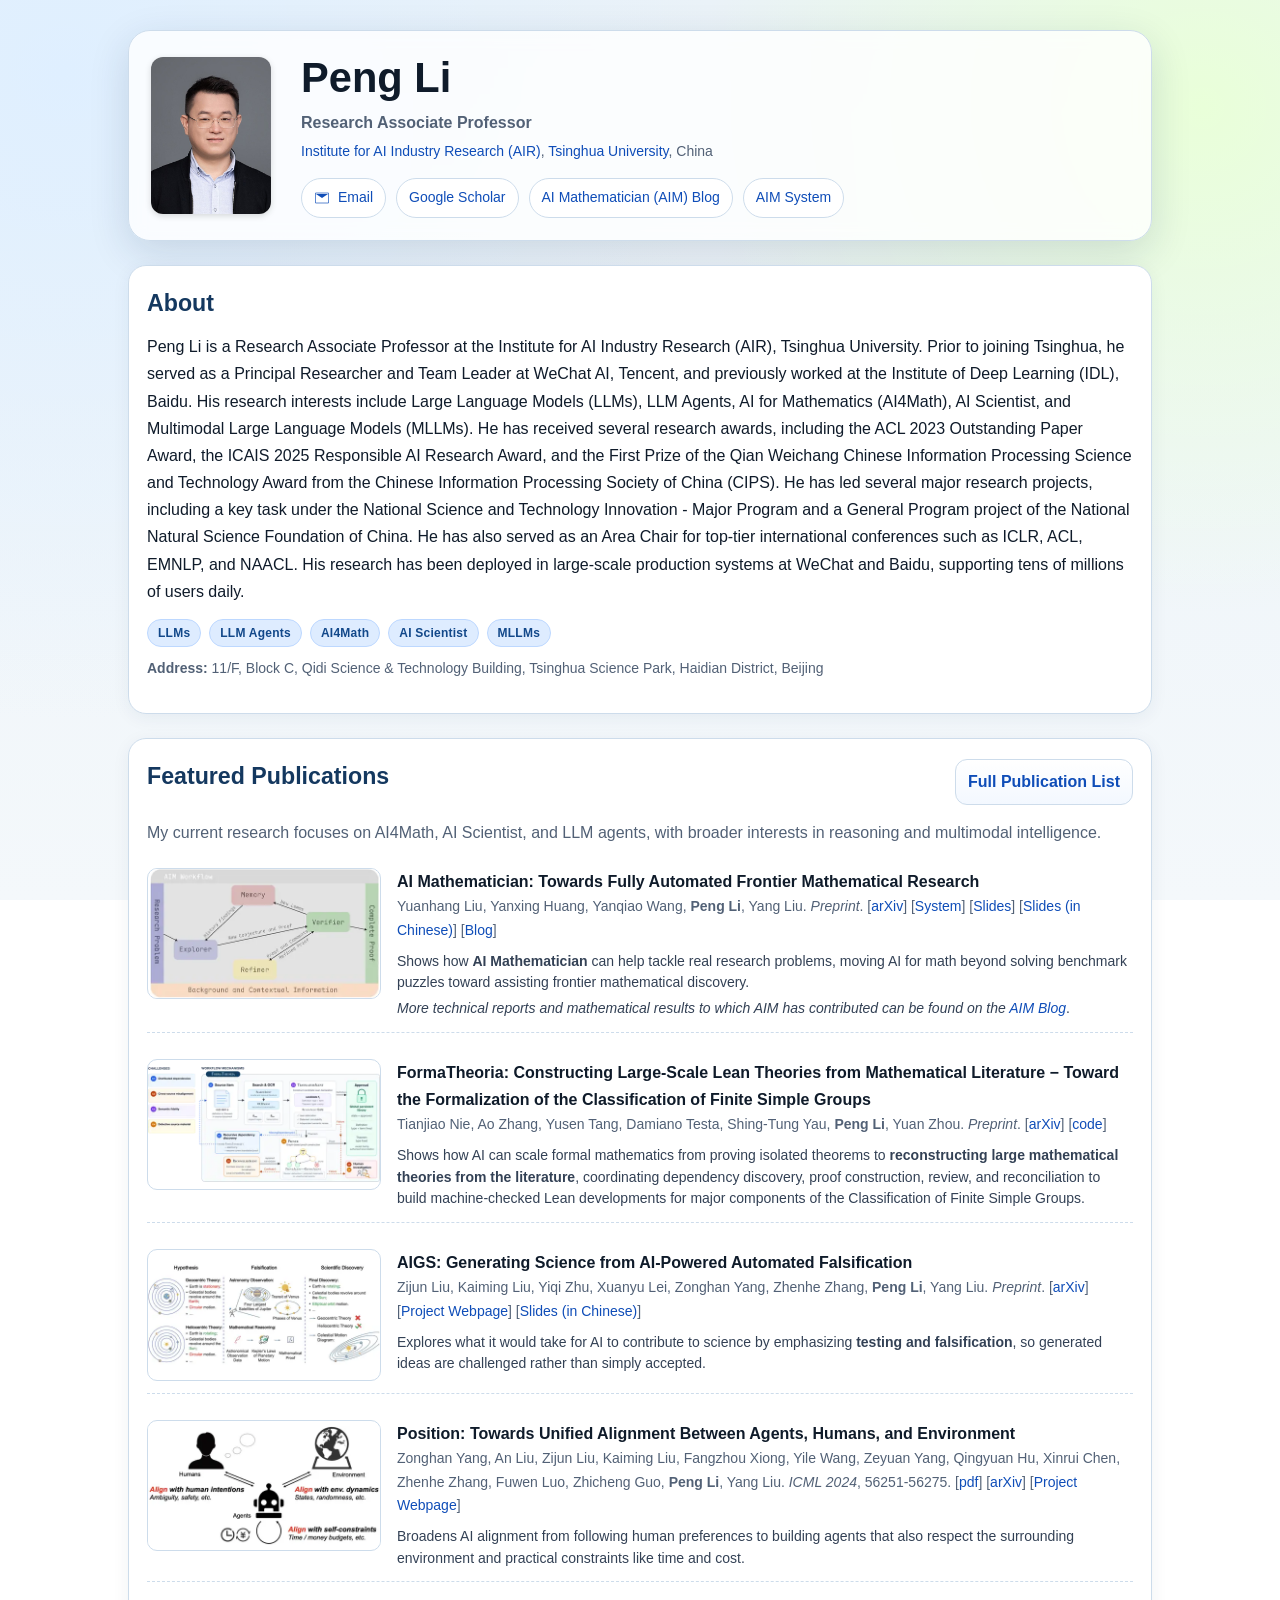
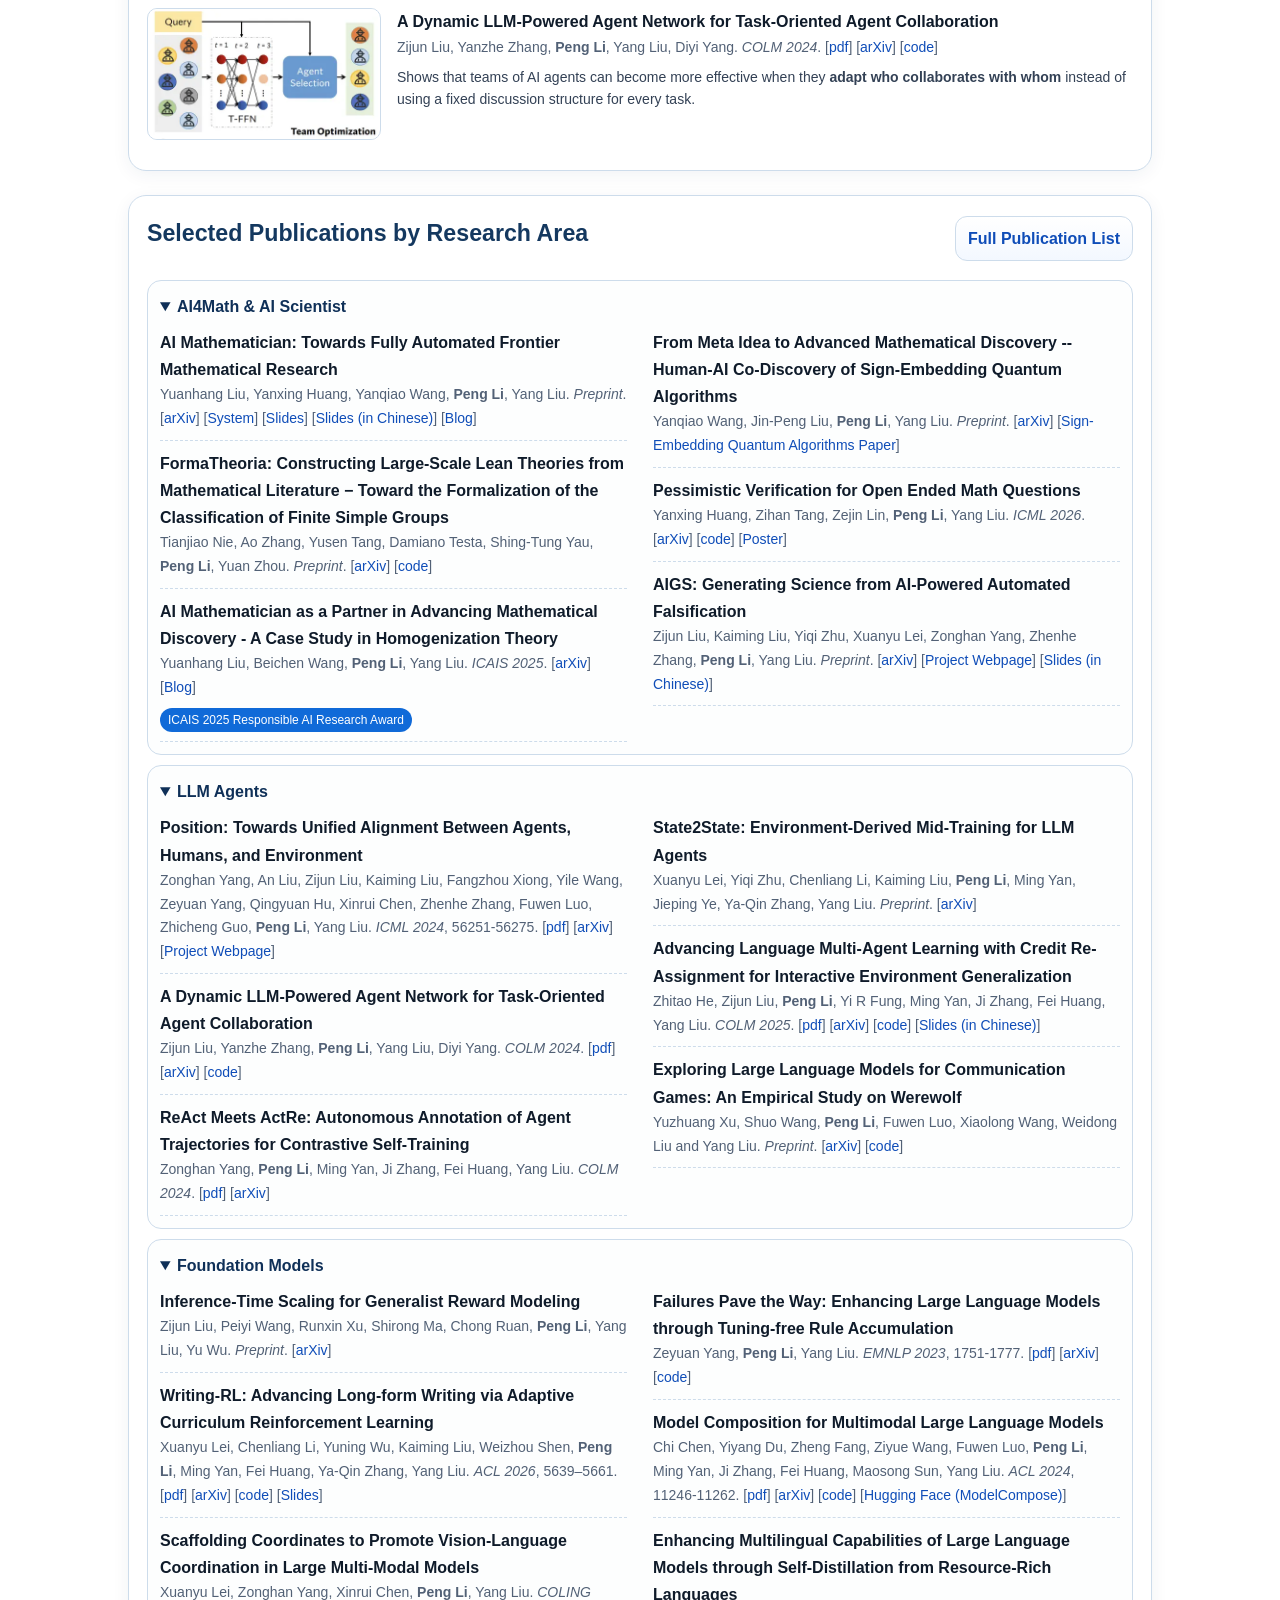
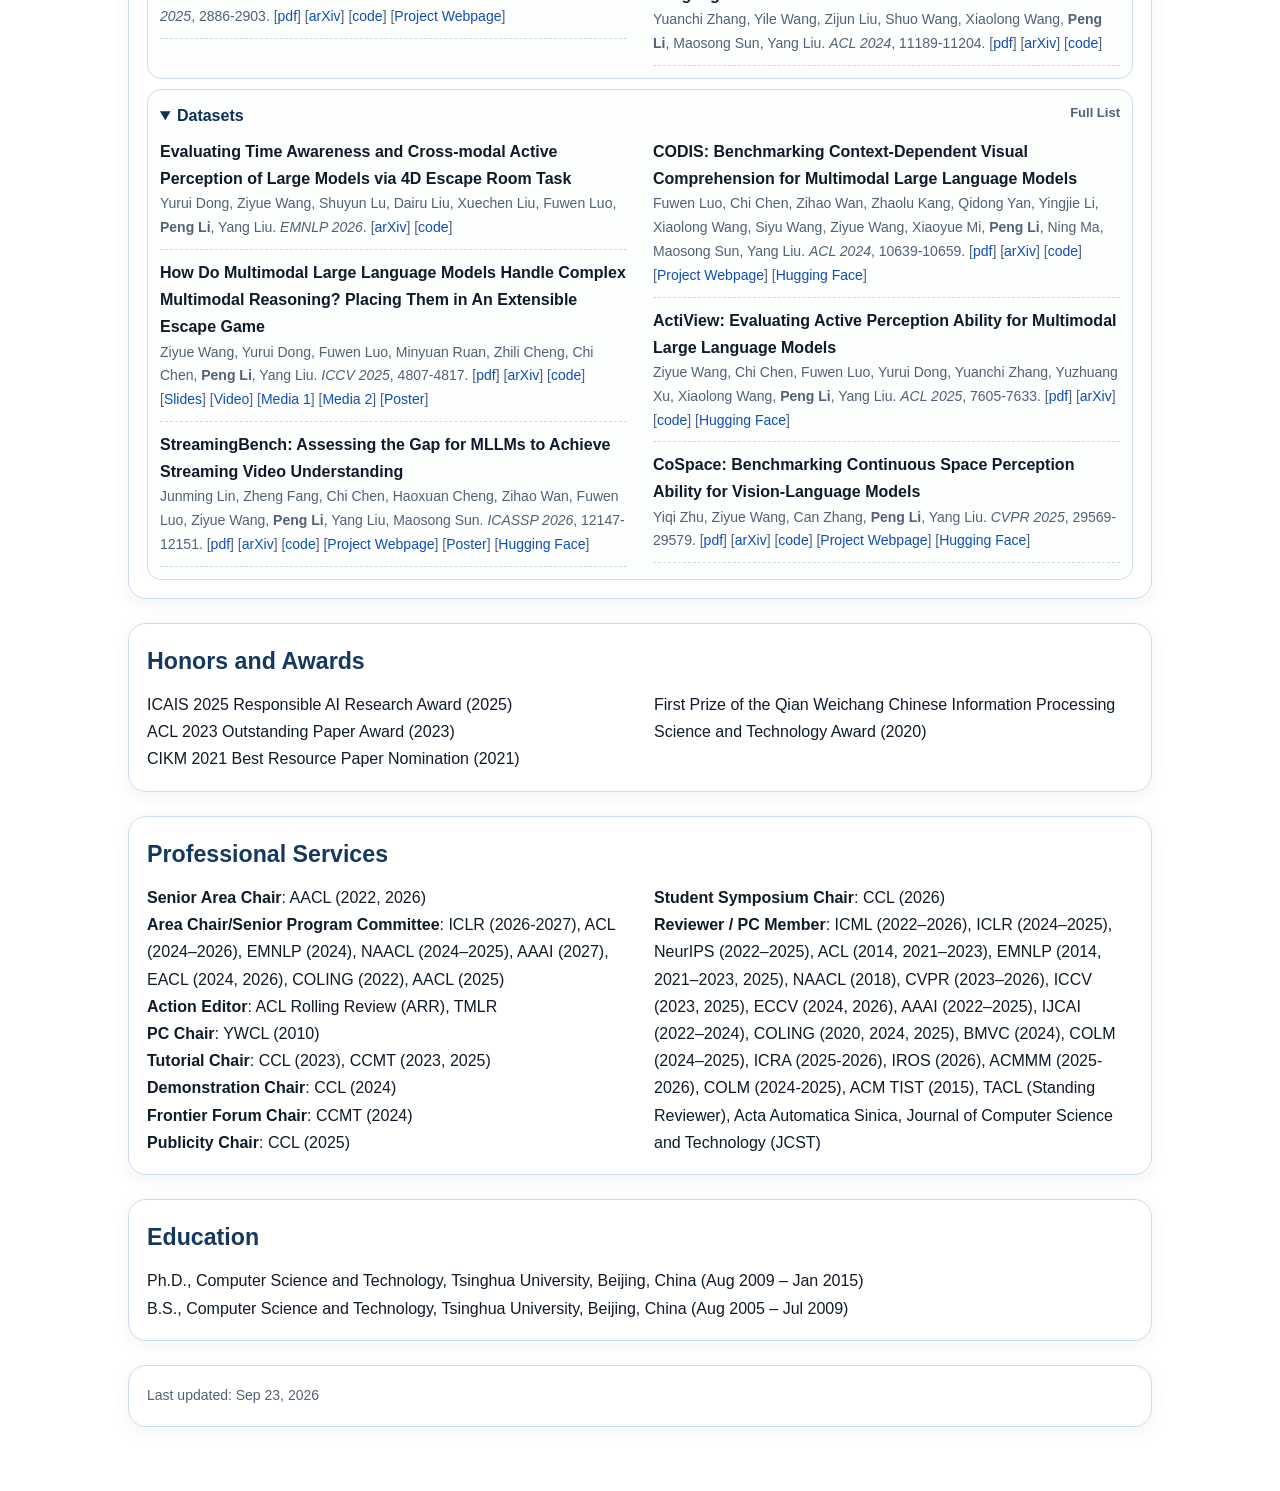
==== index.html @ fa175bec "update" ====
<!DOCTYPE html>
<html lang="en" itemscope itemtype="https://schema.org/Person">
<head>
  <meta charset="utf-8" />
  <meta name="viewport" content="width=device-width, initial-scale=1" />
  <title>Peng Li — Research Associate Professor</title>
  <meta name="description" content="Peng Li is a Research Associate Professor at Tsinghua University's Institute for AI Industry Research (AIR). Research interests: LLMs, LLM-based Agents, AI4Math, MLLMs." />
  <link rel="icon" href="data:image/svg+xml,<svg xmlns='http://www.w3.org/2000/svg' viewBox='0 0 100 100'><text y='0.9em' font-size='90'>🎓</text></svg>"> 
  <style>
    :root{
      --bg:#f4f8fb;
      --bg-strong:#eaf2f8;
      --fg:#0f1b2a;
      --muted:#526176;
      --link:#0f4db8;
      --card:#ffffffcc;
      --panel:#ffffff;
      --border:#cddceb;
      --accent:#106ad8;
      --accent-soft:#deecff;
      --shadow:0 12px 40px rgba(16,44,80,.14);
      --radius:18px;
    }
    *{box-sizing:border-box}
    html,body{height:100%}
    body{
      margin:0;
      font:16px/1.7 -apple-system, BlinkMacSystemFont, "Segoe UI", Roboto, "Noto Sans",
        "PingFang SC", "Hiragino Sans GB", "Microsoft YaHei", "Helvetica Neue", Arial, sans-serif;
      color:var(--fg);
      background:
        radial-gradient(circle at 5% 8%, #dfefff 0, transparent 44%),
        radial-gradient(circle at 94% 12%, #e9ffd9 0, transparent 35%),
        linear-gradient(180deg, var(--bg-strong), var(--bg));
      background-attachment: fixed;
    }
    a{color:var(--link); text-decoration:none}
    a:hover{text-decoration:underline}
    .container{
      max-width:1060px;
      margin:0 auto;
      padding:30px 18px 64px;
    }
    .hero{
      display:grid;
      grid-template-columns:130px 1fr;
      gap:20px;
      align-items:center;
      background:var(--card);
      border:1px solid var(--border);
      backdrop-filter: blur(8px);
      box-shadow:var(--shadow);
      border-radius:calc(var(--radius) + 4px);
      padding:22px;
      animation:rise .55s ease both;
    }
    .avatar{width:120px; height:auto; border-radius:12px; object-fit:contain; background:#fff; box-shadow:0 2px 6px rgba(0,0,0,0.15)}
    h1,h2{margin:0}
    .title h1{font-size:clamp(2rem, 3.8vw, 2.6rem); line-height:1.2; letter-spacing:0; font-weight:700}
    .role{margin-top:6px; color:var(--muted); font-weight:600}
    .affiliation{margin-top:4px}
    .cta-row{display:flex; flex-wrap:wrap; gap:10px; margin-top:14px}
    .badge{
      display:inline-flex;
      gap:8px;
      align-items:center;
      border:1px solid var(--border);
      background:#fff;
      padding:7px 12px;
      border-radius:999px;
      font-size:14px;
      transition:transform .2s ease, box-shadow .2s ease;
    }
    .badge:hover{transform:translateY(-1px); box-shadow:0 6px 16px rgba(17,60,110,.12); text-decoration:none}
    .badge svg{width:16px; height:16px}
    .section{
      margin-top:24px;
      background:var(--panel);
      border:1px solid var(--border);
      border-radius:var(--radius);
      padding:18px;
      box-shadow:0 4px 18px rgba(17,44,80,.06);
      animation:rise .55s ease both;
    }
    .section h2{font-size:1.45rem; font-weight:700; margin-bottom:10px; color:#14385f}
    .section h3{font-size:1.08rem; font-weight:700; margin:0 0 8px; color:#14385f}
    .prose{margin:0}
    .list{list-style:none; padding:0; margin:0}
    .list .item{padding:9px 0; border-bottom:1px dashed var(--border); break-inside:avoid}
    .pub-title{font-weight:700}
    .pub-venue{font-style:italic}
    .hl-line{margin-top:5px}
    .hl{display:inline-block; padding:2px 8px; border-radius:999px; font-size:12px; background:var(--accent); color:#fff}
    .small{font-size:14px; color:var(--muted)}
    .pub-subsection{margin-top:16px}
    .pub-subsection:first-child{margin-top:0}
    .pub-intro{margin-bottom:10px; color:var(--muted)}
    .topic-pub + .topic-pub{margin-top:10px}
    .topic-pub{scroll-margin-top:18px}
    .topic-full-link{float:right; color:var(--muted); font-size:13px; font-weight:600}
    .topic-full-link:hover{color:var(--link)}
    .featured-list{display:grid; gap:14px}
    .featured-item{
      display:grid;
      grid-template-columns:234px minmax(0,1fr);
      gap:16px;
      align-items:start;
      padding:12px 0;
      border-bottom:1px dashed var(--border);
    }
    .featured-item:last-child{border-bottom:0}
    .featured-image-frame{
      width:234px;
      aspect-ratio:16/9;
      border:1px solid var(--border);
      border-radius:10px;
      background:#fff;
      display:flex;
      align-items:center;
      justify-content:center;
      overflow:hidden;
      padding:0;
      appearance:none;
      cursor:zoom-in;
    }
    .featured-image-frame:hover{border-color:var(--accent); box-shadow:0 6px 18px rgba(16,106,216,.16)}
    .featured-image{
      width:100%;
      height:100%;
      object-fit:contain;
      display:block;
    }
    .featured-copy .item{padding:0; border-bottom:0}
    .featured-summary{margin-top:8px; color:#334155; font-size:14px; line-height:1.55}
    .featured-summary .summary-para{margin:0}
    .featured-summary .summary-para + .summary-para{margin-top:4px}
    .chips{display:flex; flex-wrap:wrap; gap:8px; margin-top:14px}
    .chip{background:var(--accent-soft); border:1px solid #bdd8ff; color:#12488a; padding:3px 10px; border-radius:999px; font-size:12px; font-weight:700; letter-spacing:.02em}
    .toolbar{display:flex; gap:10px; align-items:center; justify-content:space-between; margin-bottom:12px}
    .toolbar-actions{display:flex; flex-wrap:wrap; gap:12px; align-items:center}
    .quiet-link{color:var(--muted); font-size:14px; font-weight:600}
    .quiet-link:hover{color:var(--link)}
    .btn{
      display:inline-flex;
      align-items:center;
      gap:8px;
      border:1px solid var(--border);
      background:linear-gradient(180deg,#fff,#f3f8ff);
      padding:8px 12px;
      border-radius:12px;
      font-weight:600;
    }
    .btn:hover{text-decoration:none; filter:brightness(.98)}
    .image-modal[hidden]{display:none}
    .image-modal{
      position:fixed;
      inset:0;
      z-index:1000;
      display:flex;
      align-items:center;
      justify-content:center;
      padding:24px;
      background:rgba(9,20,35,.78);
    }
    .image-modal img{
      max-width:min(1120px,96vw);
      max-height:88vh;
      object-fit:contain;
      background:#fff;
      border-radius:12px;
      box-shadow:0 18px 60px rgba(0,0,0,.45);
    }
    .image-modal-close{
      position:absolute;
      top:14px;
      right:14px;
      width:40px;
      height:40px;
      border:1px solid rgba(255,255,255,.45);
      border-radius:999px;
      background:rgba(255,255,255,.92);
      color:#0f1b2a;
      font-size:26px;
      line-height:1;
      cursor:pointer;
    }
    body.modal-open{overflow:hidden}
    details.pub{padding:12px; border:1px solid var(--border); border-radius:14px; background:#fdfefe}
    details.pub + details.pub{margin-top:10px}
    summary{cursor:pointer; font-weight:700; color:#0f3058}
    .two-col{columns:1; column-gap:26px}
    @media(min-width:940px){.two-col{columns:2}}
    #services .list.responsive-cols,#honors .list.responsive-cols{column-gap:28px}
    @media (min-width: 940px){#services .list.responsive-cols,#honors .list.responsive-cols{columns:2}}
    #services .list.responsive-cols li,#honors .list.responsive-cols li{break-inside:avoid; overflow-wrap:anywhere; word-break:break-word}
    footer{color:var(--muted)}
    @media(max-width:760px){
      .hero{grid-template-columns:1fr; text-align:left}
      .avatar{width:120px}
      .toolbar{flex-direction:column; align-items:flex-start}
      .featured-item{grid-template-columns:1fr; gap:10px}
      .featured-image-frame{width:100%; max-width:468px}
    }
    @media (prefers-reduced-motion: reduce){
      .hero,.section{animation:none}
      .badge{transition:none}
    }
    @keyframes rise{
      from{opacity:0; transform:translateY(8px)}
      to{opacity:1; transform:translateY(0)}
    }
    @media print{
      body{background:#fff}
      .section,.hero{box-shadow:none}
      a{text-decoration:none}
    }
  </style>
</head>
<body>
  <div class="container">
    
    <header class="hero">
      <img class="avatar" src="images/photo_lipeng.jpg" alt="Peng Li portrait" itemprop="image" />
      <div class="title">
        <h1 itemprop="name">Peng Li</h1>
        <div class="role" itemprop="jobTitle">Research Associate Professor</div>
        <div class="small affiliation" itemprop="affiliation" itemscope itemtype="https://schema.org/CollegeOrUniversity">
          <a href="https://air.tsinghua.edu.cn/" itemprop="name">Institute for AI Industry Research (AIR)</a>,
          <a href="https://www.tsinghua.edu.cn/">Tsinghua University</a>, China
        </div>
        <div class="cta-row" aria-label="quick links">
          <a class="badge" href="#" id="email-link" title="Email">
            <svg xmlns="http://www.w3.org/2000/svg" viewBox="0 0 24 24" fill="currentColor"><path d="M2.25 4.5h19.5v15H2.25z" fill="none" stroke="currentColor"/><path d="M3 6l9 6 9-6"/></svg>
            Email
          </a>
          <a class="badge" href="https://scholar.google.com/citations?user=hgYzkOQAAAAJ&hl=en">Google Scholar</a>
          <a class="badge" href="https://ai-mathematician.net">AI Mathematician (AIM) Blog</a>
          <a class="badge" href="https://github.com/TheoryFoundry">AIM System</a>
        </div>
      </div>
    </header>
    
    <section class="section" id="bio">
      <h2>About</h2>
      <p class="prose" itemprop="description">
        Peng Li is a Research Associate Professor at the Institute for AI Industry Research (AIR), Tsinghua University.
        Prior to joining Tsinghua, he served as a Principal Researcher and Team Leader at WeChat AI, Tencent, and previously worked at the Institute of Deep Learning (IDL), Baidu.
        His research interests include Large Language Models (LLMs), LLM Agents, AI for Mathematics (AI4Math), AI Scientist, and Multimodal Large Language Models (MLLMs).
        He has received several research awards, including the ACL 2023 Outstanding Paper Award, the ICAIS 2025 Responsible AI Research Award, 
            and the First Prize of the Qian Weichang Chinese Information Processing Science and Technology Award from the Chinese Information Processing Society of China (CIPS).
        He has led several major research projects, including a key task under the National Science and Technology Innovation - Major Program
             and a General Program project of the National Natural Science Foundation of China.
        He has also served as an Area Chair for top-tier international conferences such as ICLR, ACL, EMNLP, and NAACL.
        His research has been deployed in large-scale production systems at WeChat and Baidu, supporting tens of millions of users daily.
      </p>
      <div class="chips" aria-label="research areas">
        <span class="chip">LLMs</span>
        <span class="chip">LLM Agents</span>
        <span class="chip">AI4Math</span>
        <span class="chip">AI Scientist</span>
        <span class="chip">MLLMs</span>
      </div>
      <p class="small" style="margin-top:10px"><strong>Address:</strong> 11/F, Block C, Qidi Science & Technology Building, Tsinghua Science Park, Haidian District, Beijing</p>
    </section>
    <section class="section" id="featured-publications">
      <div class="pub-subsection featured-pubs">
  <div class="toolbar" style="justify-content:space-between">
    <h2>Featured Publications</h2>
    <a class="btn" href="publications.html">Full Publication List</a>
  </div>
  <p class="prose pub-intro">My current research focuses on AI4Math, AI Scientist, and LLM agents, with broader interests in reasoning and multimodal intelligence.</p>
  <div class="featured-list">
    <div class="featured-item">
  <button class="featured-image-frame image-zoom-trigger" type="button" title="Click to enlarge" aria-label="Enlarge image for AI Mathematician: Towards Fully Automated Frontier Mathematical Research" data-full-image="images/featured/AIM.png" data-image-alt="Preview for AI Mathematician: Towards Fully Automated Frontier Mathematical Research">
    <img class="featured-image" src="images/generated/previews-480w-webp/featured/AIM.webp" alt="Preview for AI Mathematician: Towards Fully Automated Frontier Mathematical Research" loading="lazy" decoding="async" fetchpriority="low" />
  </button>
  <div class="featured-copy">
    <div class="item">
  <div class="pub-title">AI Mathematician: Towards Fully Automated Frontier Mathematical Research</div>
  <div class="small">Yuanhang Liu, Yanxing Huang, Yanqiao Wang, <strong>Peng Li</strong>, Yang Liu. <span class="pub-venue">Preprint</span>. [<a href="https://arxiv.org/abs/2505.22451">arXiv</a>] [<a href="https://github.com/TheoryFoundry">System</a>] [<a href="talks/AIM-en.pdf">Slides</a>] [<a href="talks/AIM-zh.pdf">Slides (in Chinese)</a>] [<a href="https://ai-mathematician.net/">Blog</a>]</div>
  
</div>
    <div class="featured-summary"><div class="summary-para">Shows how <strong>AI Mathematician</strong> can help tackle real research problems, moving AI for math beyond solving benchmark puzzles toward assisting frontier mathematical discovery.</div><div class="summary-para"><em>More technical reports and mathematical results to which AIM has contributed can be found on the <a href="https://ai-mathematician.net/">AIM Blog</a></em>.</div></div>
  </div>
</div><div class="featured-item">
  <button class="featured-image-frame image-zoom-trigger" type="button" title="Click to enlarge" aria-label="Enlarge image for FormaTheoria: Constructing Large-Scale Lean Theories from Mathematical Literature − Toward the Formalization of the Classification of Finite Simple Groups" data-full-image="images/featured/FormaTheoria.png" data-image-alt="Preview for FormaTheoria: Constructing Large-Scale Lean Theories from Mathematical Literature − Toward the Formalization of the Classification of Finite Simple Groups">
    <img class="featured-image" src="images/generated/previews-480w-webp/featured/FormaTheoria.webp" alt="Preview for FormaTheoria: Constructing Large-Scale Lean Theories from Mathematical Literature − Toward the Formalization of the Classification of Finite Simple Groups" loading="lazy" decoding="async" fetchpriority="low" />
  </button>
  <div class="featured-copy">
    <div class="item">
  <div class="pub-title">FormaTheoria: Constructing Large-Scale Lean Theories from Mathematical Literature − Toward the Formalization of the Classification of Finite Simple Groups</div>
  <div class="small">Tianjiao Nie, Ao Zhang, Yusen Tang, Damiano Testa, Shing-Tung Yau, <strong>Peng Li</strong>, Yuan Zhou. <span class="pub-venue">Preprint</span>. [<a href="https://arxiv.org/abs/2608.10894">arXiv</a>] [<a href="https://github.com/Qiuzhen-CFSG/CFSG">code</a>]</div>
  
</div>
    <div class="featured-summary">Shows how AI can scale formal mathematics from proving isolated theorems to <strong>reconstructing large mathematical theories from the literature</strong>, coordinating dependency discovery, proof construction, review, and reconciliation to build machine-checked Lean developments for major components of the Classification of Finite Simple Groups.</div>
  </div>
</div><div class="featured-item">
  <button class="featured-image-frame image-zoom-trigger" type="button" title="Click to enlarge" aria-label="Enlarge image for AIGS: Generating Science from AI-Powered Automated Falsification" data-full-image="images/featured/AIGS.png" data-image-alt="Preview for AIGS: Generating Science from AI-Powered Automated Falsification">
    <img class="featured-image" src="images/generated/previews-480w-webp/featured/AIGS.webp" alt="Preview for AIGS: Generating Science from AI-Powered Automated Falsification" loading="lazy" decoding="async" fetchpriority="low" />
  </button>
  <div class="featured-copy">
    <div class="item">
  <div class="pub-title">AIGS: Generating Science from AI-Powered Automated Falsification</div>
  <div class="small">Zijun Liu, Kaiming Liu, Yiqi Zhu, Xuanyu Lei, Zonghan Yang, Zhenhe Zhang, <strong>Peng Li</strong>, Yang Liu. <span class="pub-venue">Preprint</span>. [<a href="https://arxiv.org/abs/2411.11910">arXiv</a>] [<a href="https://agent-force.github.io/AIGS/">Project Webpage</a>] [<a href="talks/AIGS-zh.pdf">Slides (in Chinese)</a>]</div>
  
</div>
    <div class="featured-summary">Explores what it would take for AI to contribute to science by emphasizing <strong>testing and falsification</strong>, so generated ideas are challenged rather than simply accepted.</div>
  </div>
</div><div class="featured-item">
  <button class="featured-image-frame image-zoom-trigger" type="button" title="Click to enlarge" aria-label="Enlarge image for Position: Towards Unified Alignment Between Agents, Humans, and Environment" data-full-image="images/featured/UA2.png" data-image-alt="Preview for Position: Towards Unified Alignment Between Agents, Humans, and Environment">
    <img class="featured-image" src="images/generated/previews-480w-webp/featured/UA2.webp" alt="Preview for Position: Towards Unified Alignment Between Agents, Humans, and Environment" loading="lazy" decoding="async" fetchpriority="low" />
  </button>
  <div class="featured-copy">
    <div class="item">
  <div class="pub-title">Position: Towards Unified Alignment Between Agents, Humans, and Environment</div>
  <div class="small">Zonghan Yang, An Liu, Zijun Liu, Kaiming Liu, Fangzhou Xiong, Yile Wang, Zeyuan Yang, Qingyuan Hu, Xinrui Chen, Zhenhe Zhang, Fuwen Luo, Zhicheng Guo, <strong>Peng Li</strong>, Yang Liu. <span class="pub-venue">ICML 2024</span>, 56251-56275. [<a href="https://proceedings.mlr.press/v235/yang24p.html">pdf</a>] [<a href="https://arxiv.org/abs/2402.07744">arXiv</a>] [<a href="https://agent-force.github.io/unified-alignment-for-agents.html">Project Webpage</a>]</div>
  
</div>
    <div class="featured-summary">Broadens AI alignment from following human preferences to building agents that also respect the surrounding environment and practical constraints like time and cost.</div>
  </div>
</div><div class="featured-item">
  <button class="featured-image-frame image-zoom-trigger" type="button" title="Click to enlarge" aria-label="Enlarge image for A Dynamic LLM-Powered Agent Network for Task-Oriented Agent Collaboration" data-full-image="images/featured/DyLAN2.png" data-image-alt="Preview for A Dynamic LLM-Powered Agent Network for Task-Oriented Agent Collaboration">
    <img class="featured-image" src="images/generated/previews-480w-webp/featured/DyLAN2.webp" alt="Preview for A Dynamic LLM-Powered Agent Network for Task-Oriented Agent Collaboration" loading="lazy" decoding="async" fetchpriority="low" />
  </button>
  <div class="featured-copy">
    <div class="item">
  <div class="pub-title">A Dynamic LLM-Powered Agent Network for Task-Oriented Agent Collaboration</div>
  <div class="small">Zijun Liu, Yanzhe Zhang, <strong>Peng Li</strong>, Yang Liu, Diyi Yang. <span class="pub-venue">COLM 2024</span>. [<a href="https://openreview.net/pdf?id=XII0Wp1XA9">pdf</a>] [<a href="https://arxiv.org/abs/2310.02170">arXiv</a>] [<a href="https://github.com/SALT-NLP/DyLAN">code</a>]</div>
  
</div>
    <div class="featured-summary">Shows that teams of AI agents can become more effective when they <strong>adapt who collaborates with whom</strong> instead of using a fixed discussion structure for every task.</div>
  </div>
</div>
  </div>
</div>
    </section>

    <section class="section" id="publications">
      <div class="toolbar" style="justify-content:space-between">
        <h2>Selected Publications by Research Area</h2>
        <a class="btn" href="publications.html">Full Publication List</a>
      </div>
      <div class="pub-subsection topic-pubs">
  <details class="pub topic-pub" id="ai4math-ai-scientist" open>
  <summary>AI4Math &amp; AI Scientist</summary>
  <div class="two-col">
    <div class="list">
      <div class="item">
  <div class="pub-title">AI Mathematician: Towards Fully Automated Frontier Mathematical Research</div>
  <div class="small">Yuanhang Liu, Yanxing Huang, Yanqiao Wang, <strong>Peng Li</strong>, Yang Liu. <span class="pub-venue">Preprint</span>. [<a href="https://arxiv.org/abs/2505.22451">arXiv</a>] [<a href="https://github.com/TheoryFoundry">System</a>] [<a href="talks/AIM-en.pdf">Slides</a>] [<a href="talks/AIM-zh.pdf">Slides (in Chinese)</a>] [<a href="https://ai-mathematician.net/">Blog</a>]</div>
  
</div><div class="item">
  <div class="pub-title">FormaTheoria: Constructing Large-Scale Lean Theories from Mathematical Literature − Toward the Formalization of the Classification of Finite Simple Groups</div>
  <div class="small">Tianjiao Nie, Ao Zhang, Yusen Tang, Damiano Testa, Shing-Tung Yau, <strong>Peng Li</strong>, Yuan Zhou. <span class="pub-venue">Preprint</span>. [<a href="https://arxiv.org/abs/2608.10894">arXiv</a>] [<a href="https://github.com/Qiuzhen-CFSG/CFSG">code</a>]</div>
  
</div><div class="item">
  <div class="pub-title">AI Mathematician as a Partner in Advancing Mathematical Discovery - A Case Study in Homogenization Theory</div>
  <div class="small">Yuanhang Liu, Beichen Wang, <strong>Peng Li</strong>, Yang Liu. <span class="pub-venue">ICAIS 2025</span>. [<a href="https://arxiv.org/abs/2510.26380">arXiv</a>] [<a href="https://ai-mathematician.net/en/posts/homogenization.theory/">Blog</a>]</div>
  <div class="hl-line"><span class="hl">ICAIS 2025 Responsible AI Research Award</span></div>
</div><div class="item">
  <div class="pub-title">From Meta Idea to Advanced Mathematical Discovery -- Human-AI Co-Discovery of Sign-Embedding Quantum Algorithms</div>
  <div class="small">Yanqiao Wang, Jin-Peng Liu, <strong>Peng Li</strong>, Yang Liu. <span class="pub-venue">Preprint</span>. [<a href="https://arxiv.org/abs/2606.24899">arXiv</a>] [<a href="http://arxiv.org/abs/2604.25333">Sign-Embedding Quantum Algorithms Paper</a>]</div>
  
</div><div class="item">
  <div class="pub-title">Pessimistic Verification for Open Ended Math Questions</div>
  <div class="small">Yanxing Huang, Zihan Tang, Zejin Lin, <strong>Peng Li</strong>, Yang Liu. <span class="pub-venue">ICML 2026</span>. [<a href="https://arxiv.org/abs/2511.21522">arXiv</a>] [<a href="https://github.com/TheoryFoundry/pverify">code</a>] [<a href="talks/pverify-poster.pdf">Poster</a>]</div>
  
</div><div class="item">
  <div class="pub-title">AIGS: Generating Science from AI-Powered Automated Falsification</div>
  <div class="small">Zijun Liu, Kaiming Liu, Yiqi Zhu, Xuanyu Lei, Zonghan Yang, Zhenhe Zhang, <strong>Peng Li</strong>, Yang Liu. <span class="pub-venue">Preprint</span>. [<a href="https://arxiv.org/abs/2411.11910">arXiv</a>] [<a href="https://agent-force.github.io/AIGS/">Project Webpage</a>] [<a href="talks/AIGS-zh.pdf">Slides (in Chinese)</a>]</div>
  
</div>
    </div>
  </div>
</details><details class="pub topic-pub" id="llm-agents" open>
  <summary>LLM Agents</summary>
  <div class="two-col">
    <div class="list">
      <div class="item">
  <div class="pub-title">Position: Towards Unified Alignment Between Agents, Humans, and Environment</div>
  <div class="small">Zonghan Yang, An Liu, Zijun Liu, Kaiming Liu, Fangzhou Xiong, Yile Wang, Zeyuan Yang, Qingyuan Hu, Xinrui Chen, Zhenhe Zhang, Fuwen Luo, Zhicheng Guo, <strong>Peng Li</strong>, Yang Liu. <span class="pub-venue">ICML 2024</span>, 56251-56275. [<a href="https://proceedings.mlr.press/v235/yang24p.html">pdf</a>] [<a href="https://arxiv.org/abs/2402.07744">arXiv</a>] [<a href="https://agent-force.github.io/unified-alignment-for-agents.html">Project Webpage</a>]</div>
  
</div><div class="item">
  <div class="pub-title">A Dynamic LLM-Powered Agent Network for Task-Oriented Agent Collaboration</div>
  <div class="small">Zijun Liu, Yanzhe Zhang, <strong>Peng Li</strong>, Yang Liu, Diyi Yang. <span class="pub-venue">COLM 2024</span>. [<a href="https://openreview.net/pdf?id=XII0Wp1XA9">pdf</a>] [<a href="https://arxiv.org/abs/2310.02170">arXiv</a>] [<a href="https://github.com/SALT-NLP/DyLAN">code</a>]</div>
  
</div><div class="item">
  <div class="pub-title">ReAct Meets ActRe: Autonomous Annotation of Agent Trajectories for Contrastive Self-Training</div>
  <div class="small">Zonghan Yang, <strong>Peng Li</strong>, Ming Yan, Ji Zhang, Fei Huang, Yang Liu. <span class="pub-venue">COLM 2024</span>. [<a href="https://openreview.net/pdf?id=0VLBwQGWpA">pdf</a>] [<a href="https://arxiv.org/abs/2403.14589">arXiv</a>]</div>
  
</div><div class="item">
  <div class="pub-title">State2State: Environment-Derived Mid-Training for LLM Agents</div>
  <div class="small">Xuanyu Lei, Yiqi Zhu, Chenliang Li, Kaiming Liu, <strong>Peng Li</strong>, Ming Yan, Jieping Ye, Ya-Qin Zhang, Yang Liu. <span class="pub-venue">Preprint</span>. [<a href="https://arxiv.org/abs/2608.04934">arXiv</a>]</div>
  
</div><div class="item">
  <div class="pub-title">Advancing Language Multi-Agent Learning with Credit Re-Assignment for Interactive Environment Generalization</div>
  <div class="small">Zhitao He, Zijun Liu, <strong>Peng Li</strong>, Yi R Fung, Ming Yan, Ji Zhang, Fei Huang, Yang Liu. <span class="pub-venue">COLM 2025</span>. [<a href="https://openreview.net/pdf?id=SoEmgM1ioC">pdf</a>] [<a href="https://arxiv.org/abs/2502.14496">arXiv</a>] [<a href="https://github.com/THUNLP-MT/CollabUIAgents">code</a>] [<a href="talks/CollabUlAgents-zh.pdf">Slides (in Chinese)</a>]</div>
  
</div><div class="item">
  <div class="pub-title">Exploring Large Language Models for Communication Games: An Empirical Study on Werewolf</div>
  <div class="small">Yuzhuang Xu, Shuo Wang, <strong>Peng Li</strong>, Fuwen Luo, Xiaolong Wang, Weidong Liu and Yang Liu. <span class="pub-venue">Preprint</span>. [<a href="https://arxiv.org/abs/2309.04658">arXiv</a>] [<a href="https://github.com/xuyuzhuang11/Werewolf">code</a>]</div>
  
</div>
    </div>
  </div>
</details><details class="pub topic-pub" id="foundation-models" open>
  <summary>Foundation Models</summary>
  <div class="two-col">
    <div class="list">
      <div class="item">
  <div class="pub-title">Inference-Time Scaling for Generalist Reward Modeling</div>
  <div class="small">Zijun Liu, Peiyi Wang, Runxin Xu, Shirong Ma, Chong Ruan, <strong>Peng Li</strong>, Yang Liu, Yu Wu. <span class="pub-venue">Preprint</span>. [<a href="https://arxiv.org/abs/2504.02495">arXiv</a>]</div>
  
</div><div class="item">
  <div class="pub-title">Writing-RL: Advancing Long-form Writing via Adaptive Curriculum Reinforcement Learning</div>
  <div class="small">Xuanyu Lei, Chenliang Li, Yuning Wu, Kaiming Liu, Weizhou Shen, <strong>Peng Li</strong>, Ming Yan, Fei Huang, Ya-Qin Zhang, Yang Liu. <span class="pub-venue">ACL 2026</span>, 5639–5661. [<a href="https://aclanthology.org/2026.acl-long.255/">pdf</a>] [<a href="https://arxiv.org/abs/2506.05760">arXiv</a>] [<a href="https://github.com/Tongyi-Zhiwen/Writing-RL">code</a>] [<a href="talks/Writing-RL.pdf">Slides</a>]</div>
  
</div><div class="item">
  <div class="pub-title">Scaffolding Coordinates to Promote Vision-Language Coordination in Large Multi-Modal Models</div>
  <div class="small">Xuanyu Lei, Zonghan Yang, Xinrui Chen, <strong>Peng Li</strong>, Yang Liu. <span class="pub-venue">COLING 2025</span>, 2886-2903. [<a href="https://aclanthology.org/2025.coling-main.195.pdf">pdf</a>] [<a href="https://arxiv.org/abs/2402.12058">arXiv</a>] [<a href="https://github.com/THUNLP-MT/Scaffold">code</a>] [<a href="https://leixy20.github.io/scaffold_site/">Project Webpage</a>]</div>
  
</div><div class="item">
  <div class="pub-title">Failures Pave the Way: Enhancing Large Language Models through Tuning-free Rule Accumulation</div>
  <div class="small">Zeyuan Yang, <strong>Peng Li</strong>, Yang Liu. <span class="pub-venue">EMNLP 2023</span>, 1751-1777. [<a href="https://aclanthology.org/2023.emnlp-main.109.pdf">pdf</a>] [<a href="https://arxiv.org/abs/2310.15746">arXiv</a>] [<a href="https://github.com/THUNLP-MT/TRAN">code</a>]</div>
  
</div><div class="item">
  <div class="pub-title">Model Composition for Multimodal Large Language Models</div>
  <div class="small">Chi Chen, Yiyang Du, Zheng Fang, Ziyue Wang, Fuwen Luo, <strong>Peng Li</strong>, Ming Yan, Ji Zhang, Fei Huang, Maosong Sun, Yang Liu. <span class="pub-venue">ACL 2024</span>, 11246-11262. [<a href="https://aclanthology.org/2024.acl-long.606.pdf">pdf</a>] [<a href="https://arxiv.org/abs/2402.12750">arXiv</a>] [<a href="https://github.com/THUNLP-MT/ModelCompose">code</a>] [<a href="https://huggingface.co/Adu2021/ModelCompose">Hugging Face (ModelCompose)</a>]</div>
  
</div><div class="item">
  <div class="pub-title">Enhancing Multilingual Capabilities of Large Language Models through Self-Distillation from Resource-Rich Languages</div>
  <div class="small">Yuanchi Zhang, Yile Wang, Zijun Liu, Shuo Wang, Xiaolong Wang, <strong>Peng Li</strong>, Maosong Sun, Yang Liu. <span class="pub-venue">ACL 2024</span>, 11189-11204. [<a href="https://aclanthology.org/2024.acl-long.603.pdf">pdf</a>] [<a href="https://arxiv.org/abs/2402.12204">arXiv</a>] [<a href="https://github.com/THUNLP-MT/SDRRL">code</a>]</div>
  
</div>
    </div>
  </div>
</details><details class="pub topic-pub" id="datasets" open>
  <summary><span>Datasets</span><a class="topic-full-link" href="datasets.html" onclick="event.stopPropagation()">Full List</a></summary>
  <div class="two-col">
    <div class="list">
      <div class="item">
  <div class="pub-title">Evaluating Time Awareness and Cross-modal Active Perception of Large Models via 4D Escape Room Task</div>
  <div class="small">Yurui Dong, Ziyue Wang, Shuyun Lu, Dairu Liu, Xuechen Liu, Fuwen Luo, <strong>Peng Li</strong>, Yang Liu. <span class="pub-venue">EMNLP 2026</span>. [<a href="https://arxiv.org/abs/2603.15467">arXiv</a>] [<a href="https://github.com/THUNLP-MT/EscapeCraft-4D">code</a>]</div>
  
</div><div class="item">
  <div class="pub-title">How Do Multimodal Large Language Models Handle Complex Multimodal Reasoning? Placing Them in An Extensible Escape Game</div>
  <div class="small">Ziyue Wang, Yurui Dong, Fuwen Luo, Minyuan Ruan, Zhili Cheng, Chi Chen, <strong>Peng Li</strong>, Yang Liu. <span class="pub-venue">ICCV 2025</span>, 4807-4817. [<a href="https://openaccess.thecvf.com/content/ICCV2025/html/Wang_How_Do_Multimodal_Large_Language_Models_Handle_Complex_Multimodal_Reasoning_ICCV_2025_paper.html">pdf</a>] [<a href="https://arxiv.org/abs/2503.10042">arXiv</a>] [<a href="https://github.com/THUNLP-MT/EscapeCraft">code</a>] [<a href="talks/MM-Escape-en.pdf">Slides</a>] [<a href="videos/MM-Escape.mp4">Video</a>] [<a href="https://x.com/Tsinghua_Uni/status/1960372139967516889">Media 1</a>] [<a href="https://www.facebook.com/Tsinghua/posts/pfbid0tEaC28Bu7ZtK1YijcbKx8YBFqS8TWtUDMLDkUnRpVjQ4ZuZV8x1s1NQ79yFkY8j9l?rdid=NlLe9tMS5wmyBLYR#">Media 2</a>] [<a href="talks/MM-Escape-en-ICCVPoster.pdf">Poster</a>]</div>
  
</div><div class="item">
  <div class="pub-title">StreamingBench: Assessing the Gap for MLLMs to Achieve Streaming Video Understanding</div>
  <div class="small">Junming Lin, Zheng Fang, Chi Chen, Haoxuan Cheng, Zihao Wan, Fuwen Luo, Ziyue Wang, <strong>Peng Li</strong>, Yang Liu, Maosong Sun. <span class="pub-venue">ICASSP 2026</span>, 12147-12151. [<a href="https://ieeexplore.ieee.org/abstract/document/11463959">pdf</a>] [<a href="https://arxiv.org/abs/2411.03628">arXiv</a>] [<a href="https://github.com/THUNLP-MT/StreamingBench">code</a>] [<a href="https://streamingbench.github.io">Project Webpage</a>] [<a href="talks/StreamingBench-poster.pdf">Poster</a>] [<a href="https://huggingface.co/datasets/mjuicem/StreamingBench">Hugging Face</a>]</div>
  
</div><div class="item">
  <div class="pub-title">CODIS: Benchmarking Context-Dependent Visual Comprehension for Multimodal Large Language Models</div>
  <div class="small">Fuwen Luo, Chi Chen, Zihao Wan, Zhaolu Kang, Qidong Yan, Yingjie Li, Xiaolong Wang, Siyu Wang, Ziyue Wang, Xiaoyue Mi, <strong>Peng Li</strong>, Ning Ma, Maosong Sun, Yang Liu. <span class="pub-venue">ACL 2024</span>, 10639-10659. [<a href="https://aclanthology.org/2024.acl-long.573.pdf">pdf</a>] [<a href="https://arxiv.org/abs/2402.13607">arXiv</a>] [<a href="https://github.com/THUNLP-MT/CODIS">code</a>] [<a href="https://thunlp-mt.github.io/CODIS">Project Webpage</a>] [<a href="https://huggingface.co/datasets/CODIS/CODIS">Hugging Face</a>]</div>
  
</div><div class="item">
  <div class="pub-title">ActiView: Evaluating Active Perception Ability for Multimodal Large Language Models</div>
  <div class="small">Ziyue Wang, Chi Chen, Fuwen Luo, Yurui Dong, Yuanchi Zhang, Yuzhuang Xu, Xiaolong Wang, <strong>Peng Li</strong>, Yang Liu. <span class="pub-venue">ACL 2025</span>, 7605-7633. [<a href="https://aclanthology.org/2025.acl-long.376.pdf">pdf</a>] [<a href="https://arxiv.org/abs/2410.04659">arXiv</a>] [<a href="https://github.com/THUNLP-MT/ActiView">code</a>] [<a href="https://huggingface.co/datasets/wangphoebe/ActiView">Hugging Face</a>]</div>
  
</div><div class="item">
  <div class="pub-title">CoSpace: Benchmarking Continuous Space Perception Ability for Vision-Language Models</div>
  <div class="small">Yiqi Zhu, Ziyue Wang, Can Zhang, <strong>Peng Li</strong>, Yang Liu. <span class="pub-venue">CVPR 2025</span>, 29569-29579. [<a href="https://openaccess.thecvf.com/content/CVPR2025/papers/Zhu_CoSpace_Benchmarking_Continuous_Space_Perception_Ability_for_Vision-Language_Models_CVPR_2025_paper.pdf">pdf</a>] [<a href="https://arxiv.org/abs/2503.14161">arXiv</a>] [<a href="https://github.com/THUNLP-MT/CoSpace">code</a>] [<a href="https://thunlp-mt.github.io/CoSpace/">Project Webpage</a>] [<a href="https://huggingface.co/datasets/StephenZhu/CoSpace">Hugging Face</a>]</div>
  
</div>
    </div>
  </div>
</details>
</div>
    </section>
    <section class="section" id="honors">
      <h2>Honors and Awards</h2>
      <div class="grid">
        <ul class="list responsive-cols">
          <li>ICAIS 2025 Responsible AI Research Award (2025)</li>
<li>ACL 2023 Outstanding Paper Award (2023)</li>
<li>CIKM 2021 Best Resource Paper Nomination (2021)</li>
<li>First Prize of the Qian Weichang Chinese Information Processing Science and Technology Award (2020)</li>
        </ul>
      </div>
    </section>
    
    <section class="section" id="services">
      <h2>Professional Services</h2>
      <div class="grid">
        <ul class="list responsive-cols">
            <li><strong>Senior Area Chair</strong>: AACL (2022, 2026)</li>
            <li><strong>Area Chair/Senior Program Committee</strong>:
                ICLR (2026-2027),
                ACL (2024–2026),
                EMNLP (2024),
                NAACL (2024–2025),
                AAAI (2027),
                EACL (2024, 2026),
                COLING (2022),
                AACL (2025)
            </li>
            <li><strong>Action Editor</strong>: ACL Rolling Review (ARR), TMLR</li>
            <li><strong>PC Chair</strong>: YWCL (2010)</li>
            <li><strong>Tutorial Chair</strong>: CCL (2023), CCMT (2023, 2025)</li>
            <li><strong>Demonstration Chair</strong>: CCL (2024)</li>
            <li><strong>Frontier Forum Chair</strong>: CCMT (2024)</li>
            <li><strong>Publicity Chair</strong>: CCL (2025)</li>
            <li><strong>Student Symposium Chair</strong>: CCL (2026)</li>
            <li><strong>Reviewer / PC Member</strong>: 
                ICML (2022–2026),
                ICLR (2024–2025),
                NeurIPS (2022–2025),
                ACL (2014, 2021–2023),
                EMNLP (2014, 2021–2023, 2025<!--,2026-->),
                NAACL (2018),
                CVPR (2023–2026),
                ICCV (2023, 2025),
                ECCV (2024, 2026),
                AAAI (2022–2025),
                IJCAI (2022–2024),
                COLING (2020, 2024, 2025),
                BMVC (2024),
                COLM (2024–2025),
                ICRA (2025-2026),
                IROS (2026),
                ACMMM (2025-2026),
                COLM (2024-2025),
                ACM TIST (2015),
                TACL (Standing Reviewer),
                Acta Automatica Sinica,
                Journal of Computer Science and Technology (JCST)
            </li>
        </ul>
      </div>
    </section>

    <section class="section" id="education">
      <h2>Education</h2>
      <ul class="list">
        <li>Ph.D., Computer Science and Technology, Tsinghua University, Beijing, China (Aug 2009 – Jan 2015)</li>
        <li>B.S., Computer Science and Technology, Tsinghua University, Beijing, China (Aug 2005 – Jul 2009)</li>
      </ul>
    </section>

    <footer class="section">
      <div class="small">Last updated: <span id="lastUpdated">Sep 23, 2026</span></div>
    </footer>
  </div>

  <div class="image-modal" id="image-modal" role="dialog" aria-modal="true" aria-label="Image preview" hidden>
    <button class="image-modal-close" type="button" aria-label="Close image preview">&times;</button>
    <img id="image-modal-img" alt="" />
  </div>

  <script>
    // Obfuscated email to reduce scraping
    const emailUser = 'pengli09';
    const emailDomain = 'gmail.com';
    const emailLink = document.getElementById('email-link');
    if (emailLink) {
      emailLink.href = `mailto:${emailUser}@${emailDomain}`;
      emailLink.title = `${emailUser} at ${emailDomain}`;
    }

    const imageModal = document.getElementById('image-modal');
    const imageModalImg = document.getElementById('image-modal-img');
    const imageModalClose = imageModal ? imageModal.querySelector('.image-modal-close') : null;
    function closeImageModal() {
      if (!imageModal || !imageModalImg) return;
      imageModal.hidden = true;
      imageModalImg.removeAttribute('src');
      imageModalImg.alt = '';
      document.body.classList.remove('modal-open');
    }
    document.querySelectorAll('.image-zoom-trigger').forEach((trigger) => {
      trigger.addEventListener('click', () => {
        if (!imageModal || !imageModalImg) return;
        const fullImage = trigger.dataset.fullImage;
        if (!fullImage) return;
        imageModalImg.src = fullImage;
        imageModalImg.alt = trigger.dataset.imageAlt || '';
        imageModal.hidden = false;
        document.body.classList.add('modal-open');
        if (imageModalClose) imageModalClose.focus({preventScroll: true});
      });
    });
    if (imageModal) {
      imageModal.addEventListener('click', (event) => {
        if (event.target === imageModal) closeImageModal();
      });
    }
    if (imageModalClose) {
      imageModalClose.addEventListener('click', closeImageModal);
    }
    document.addEventListener('keydown', (event) => {
      if (event.key === 'Escape') closeImageModal();
    });
  </script>
</body>
</html>
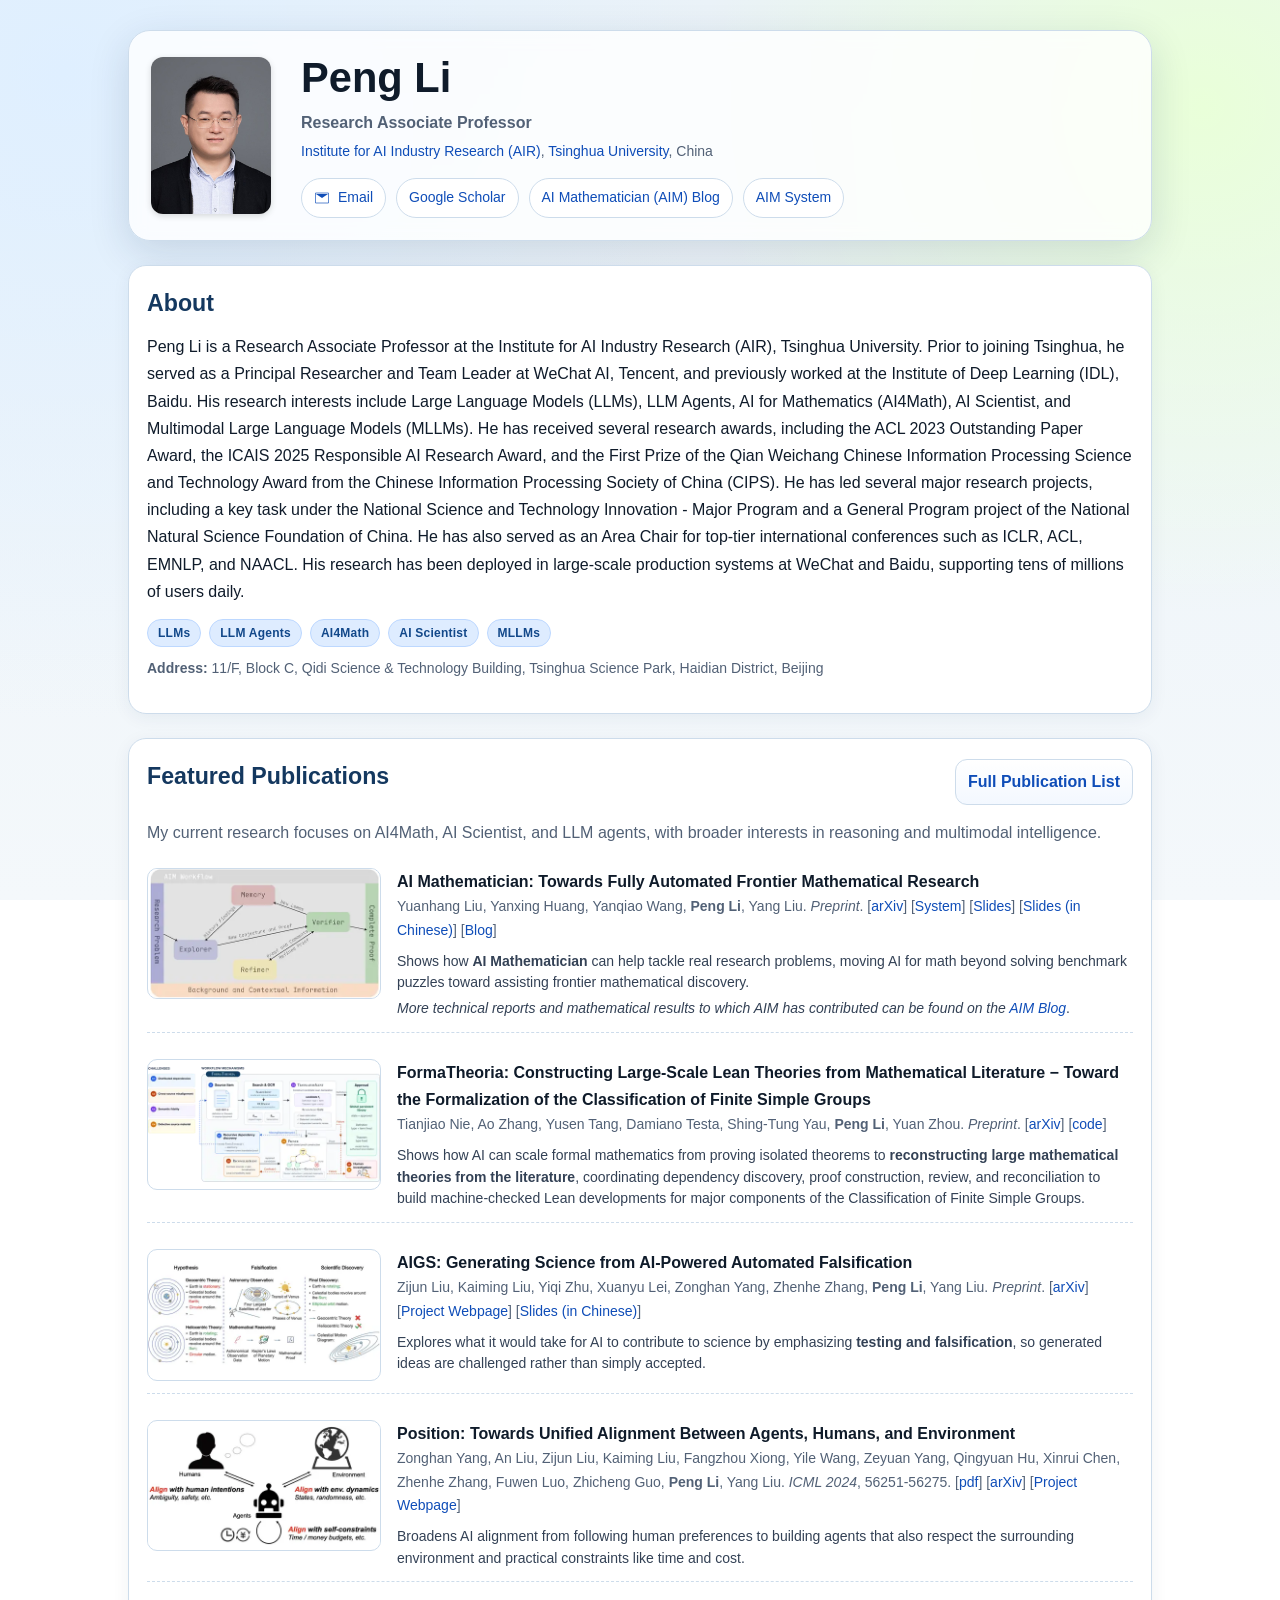
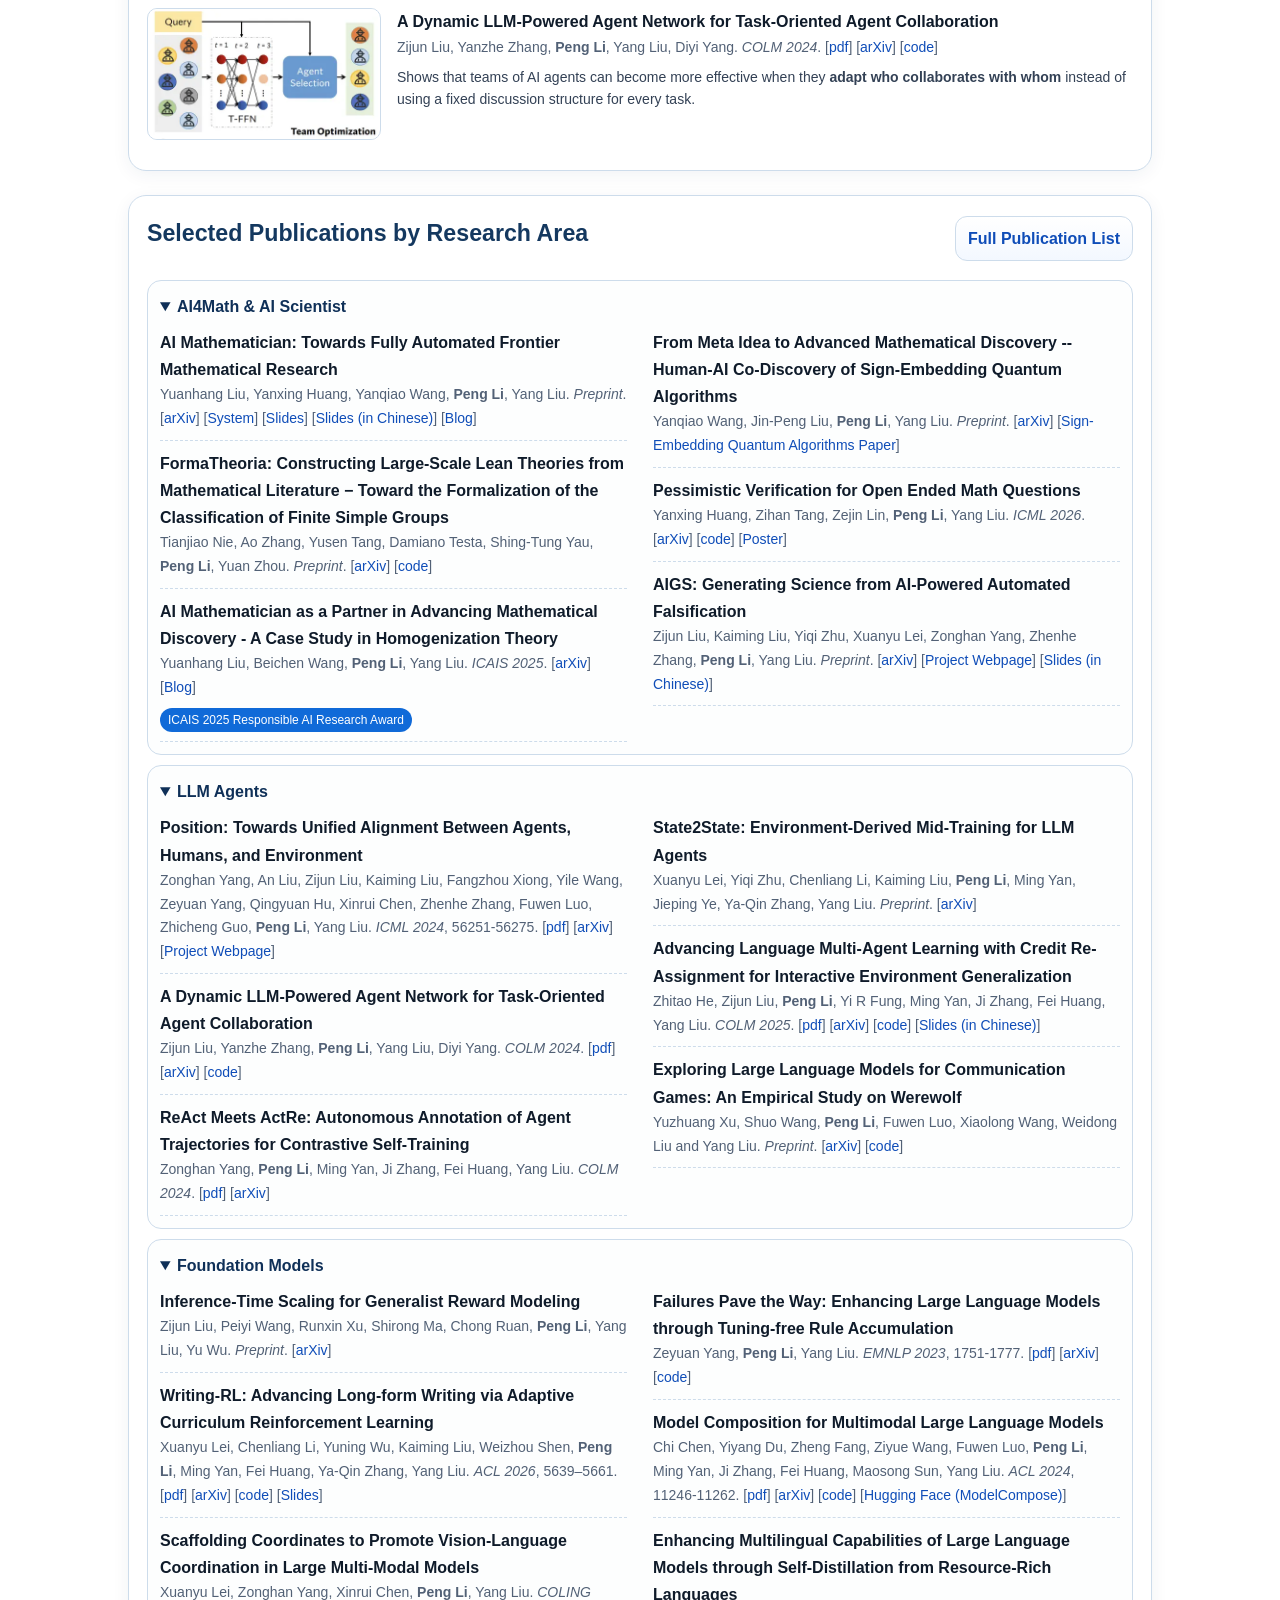
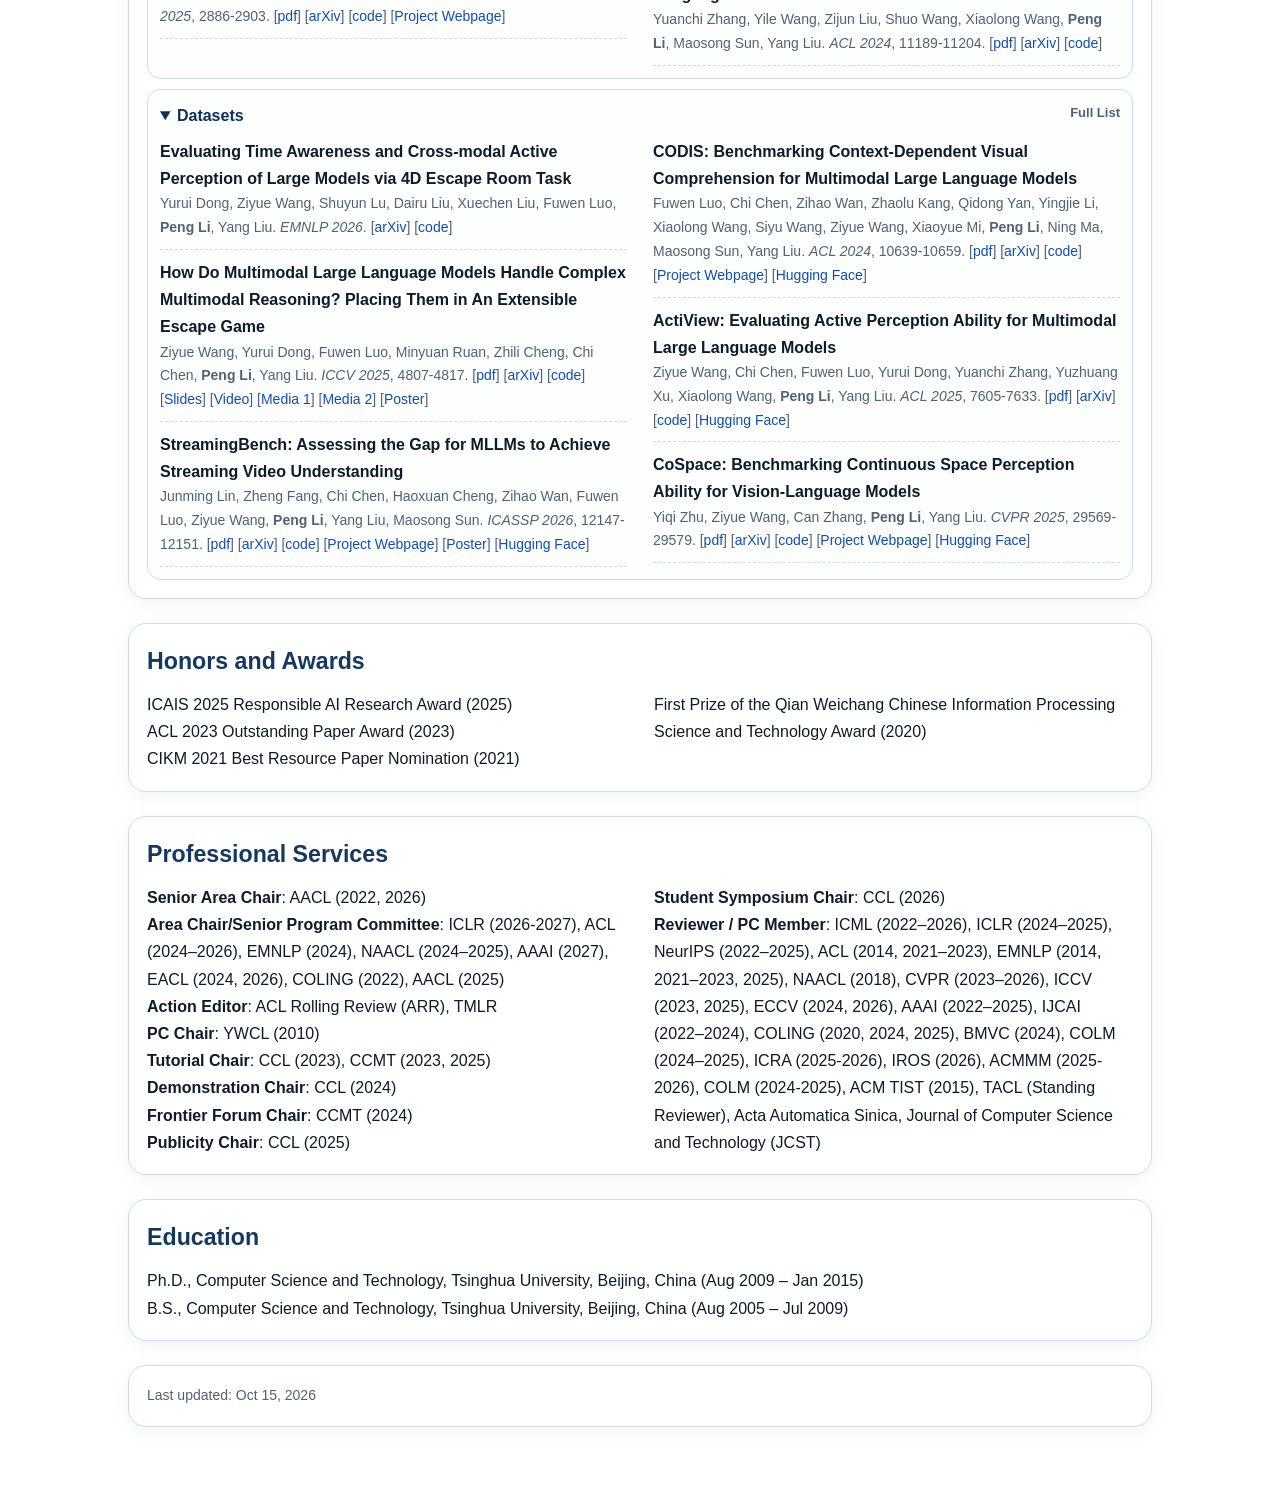
==== commit bb1e88bf: "update" ====
--- a/index.html
+++ b/index.html
@@ -539,7 +539,7 @@
     </section>
 
     <footer class="section">
-      <div class="small">Last updated: <span id="lastUpdated">Sep 23, 2026</span></div>
+      <div class="small">Last updated: <span id="lastUpdated">Oct 15, 2026</span></div>
     </footer>
   </div>
 
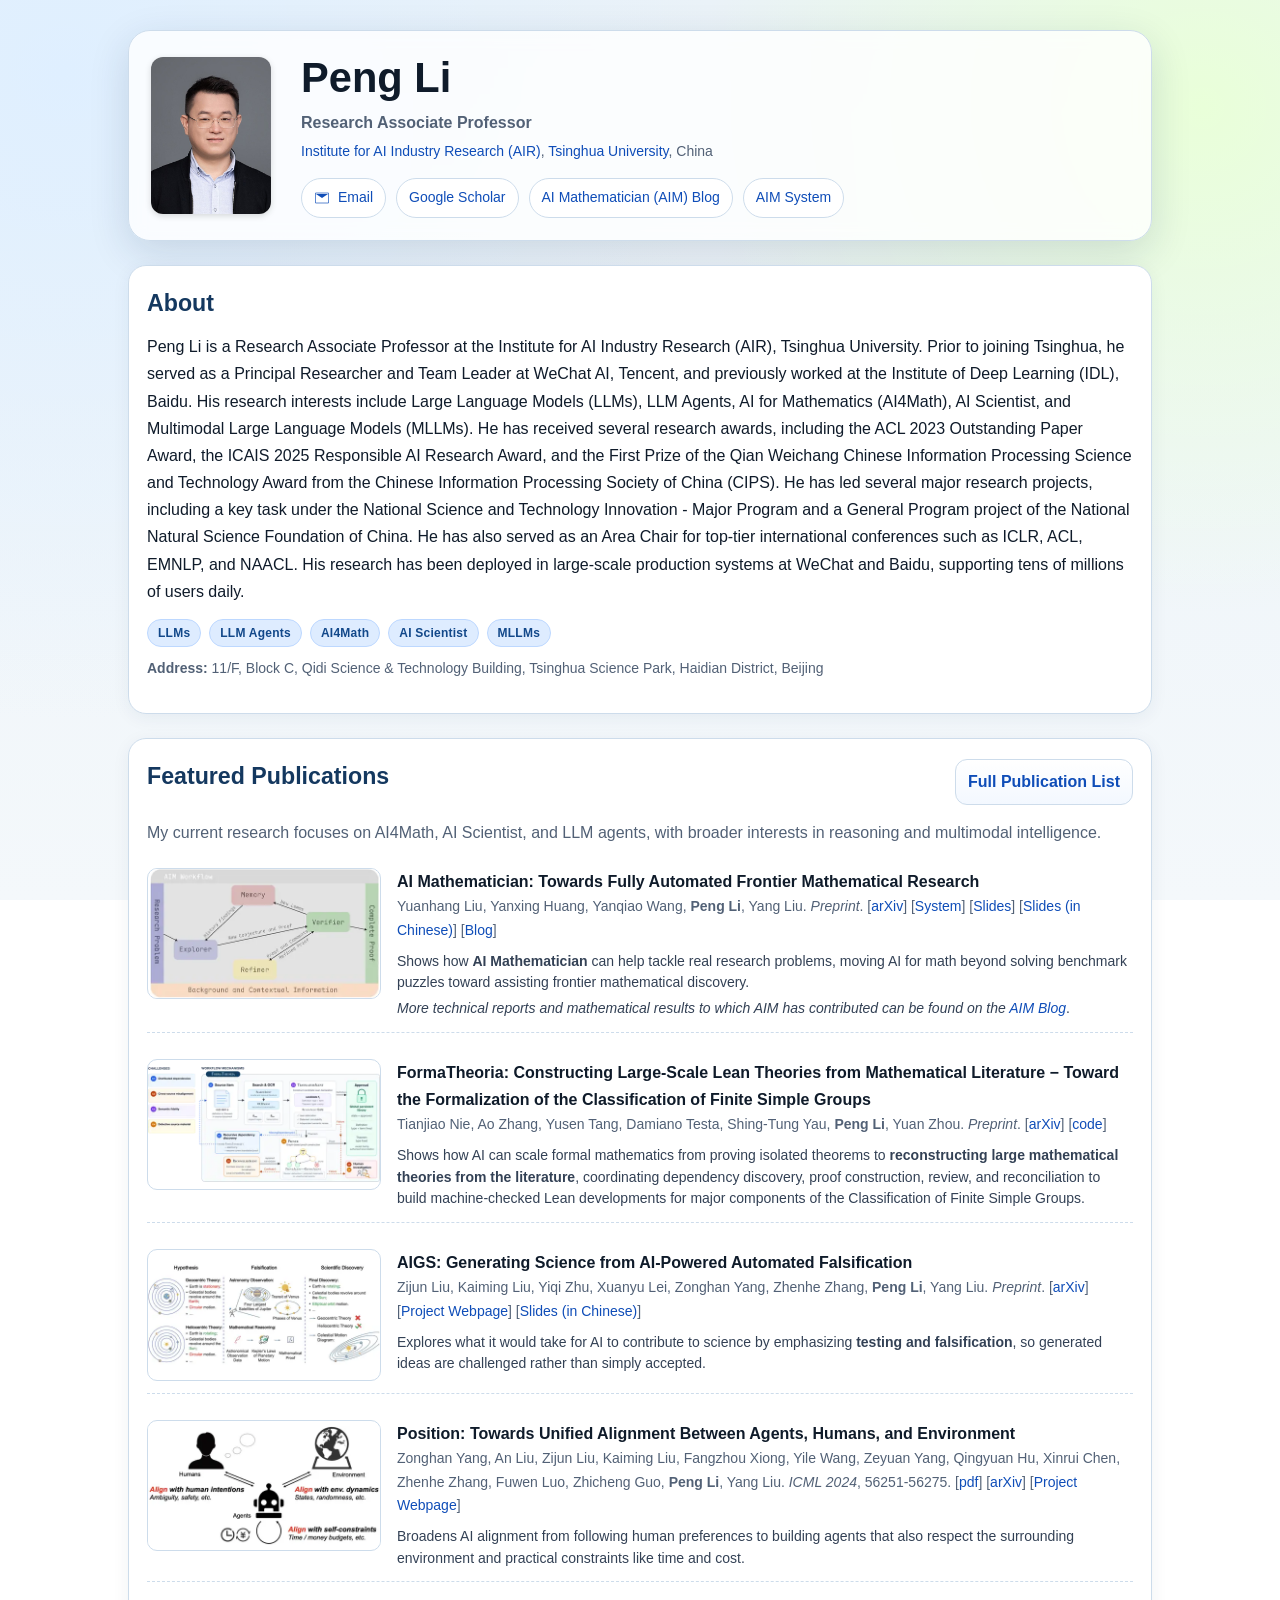
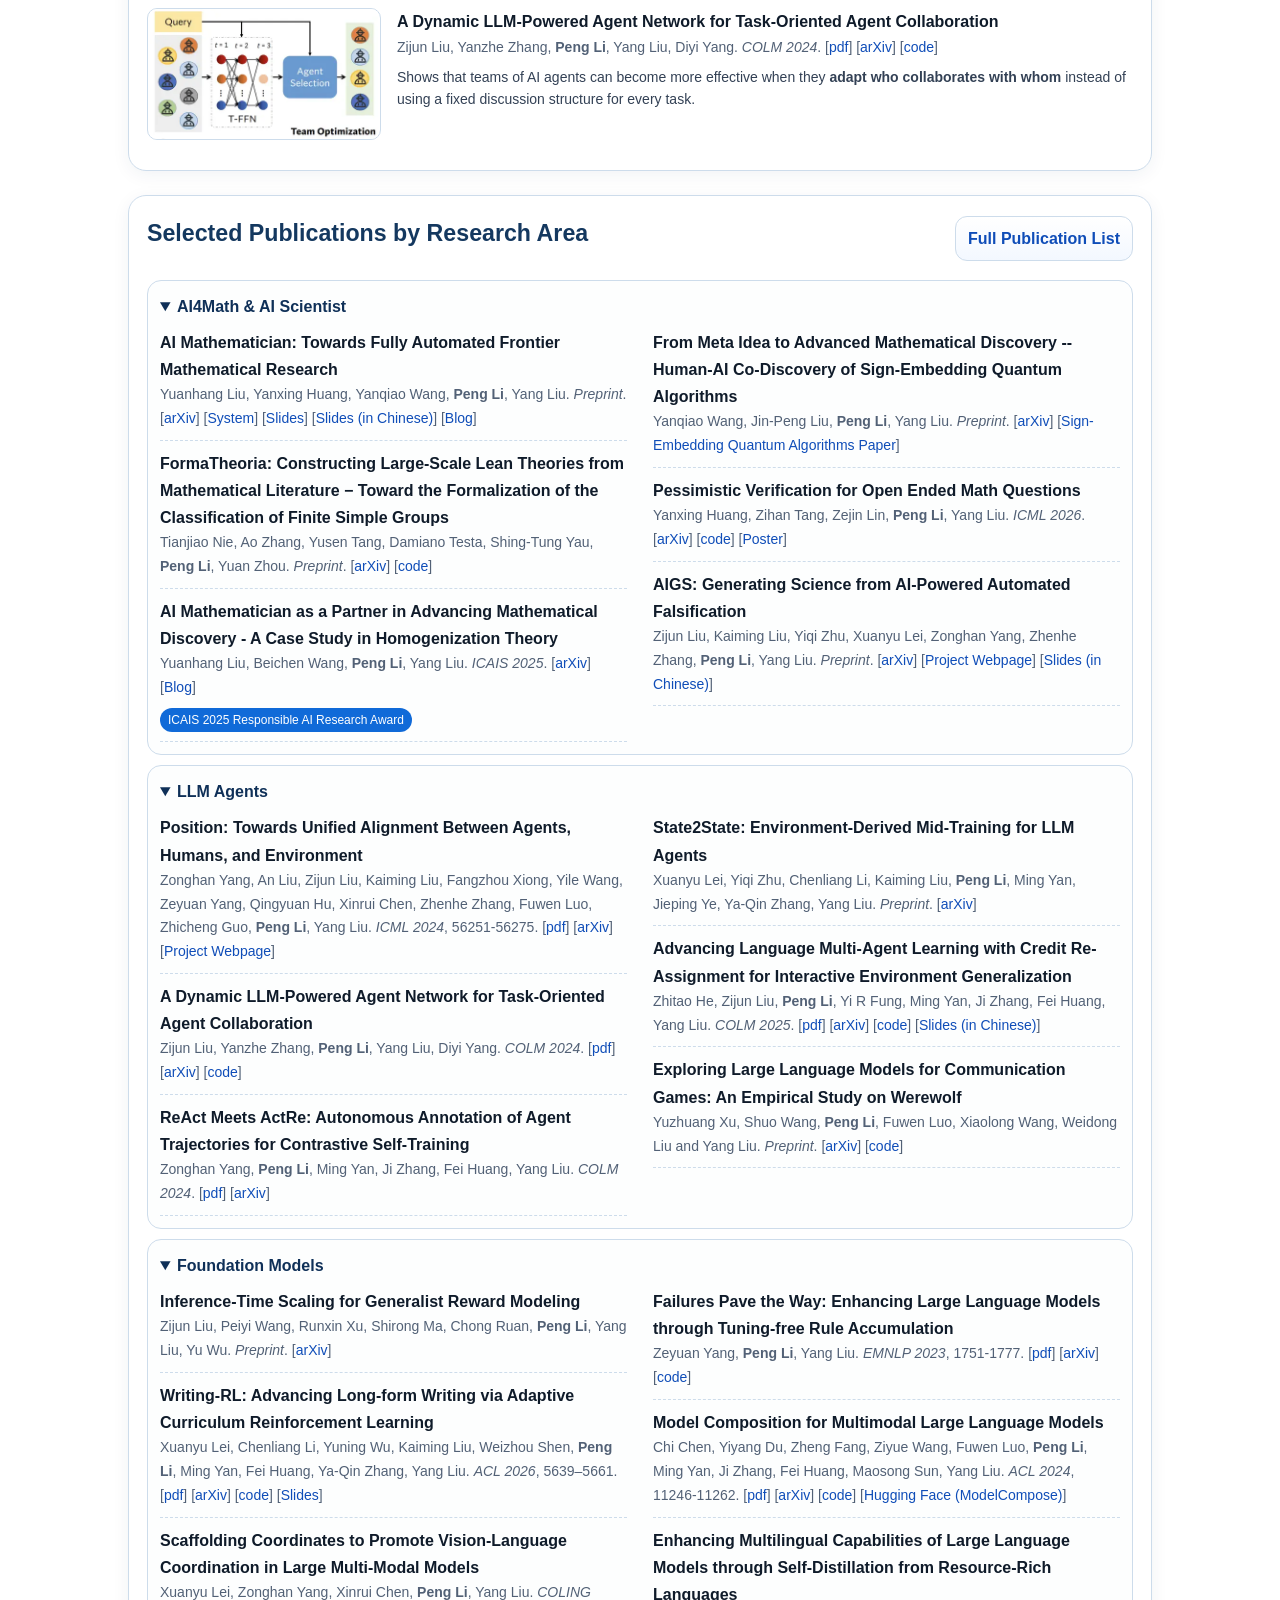
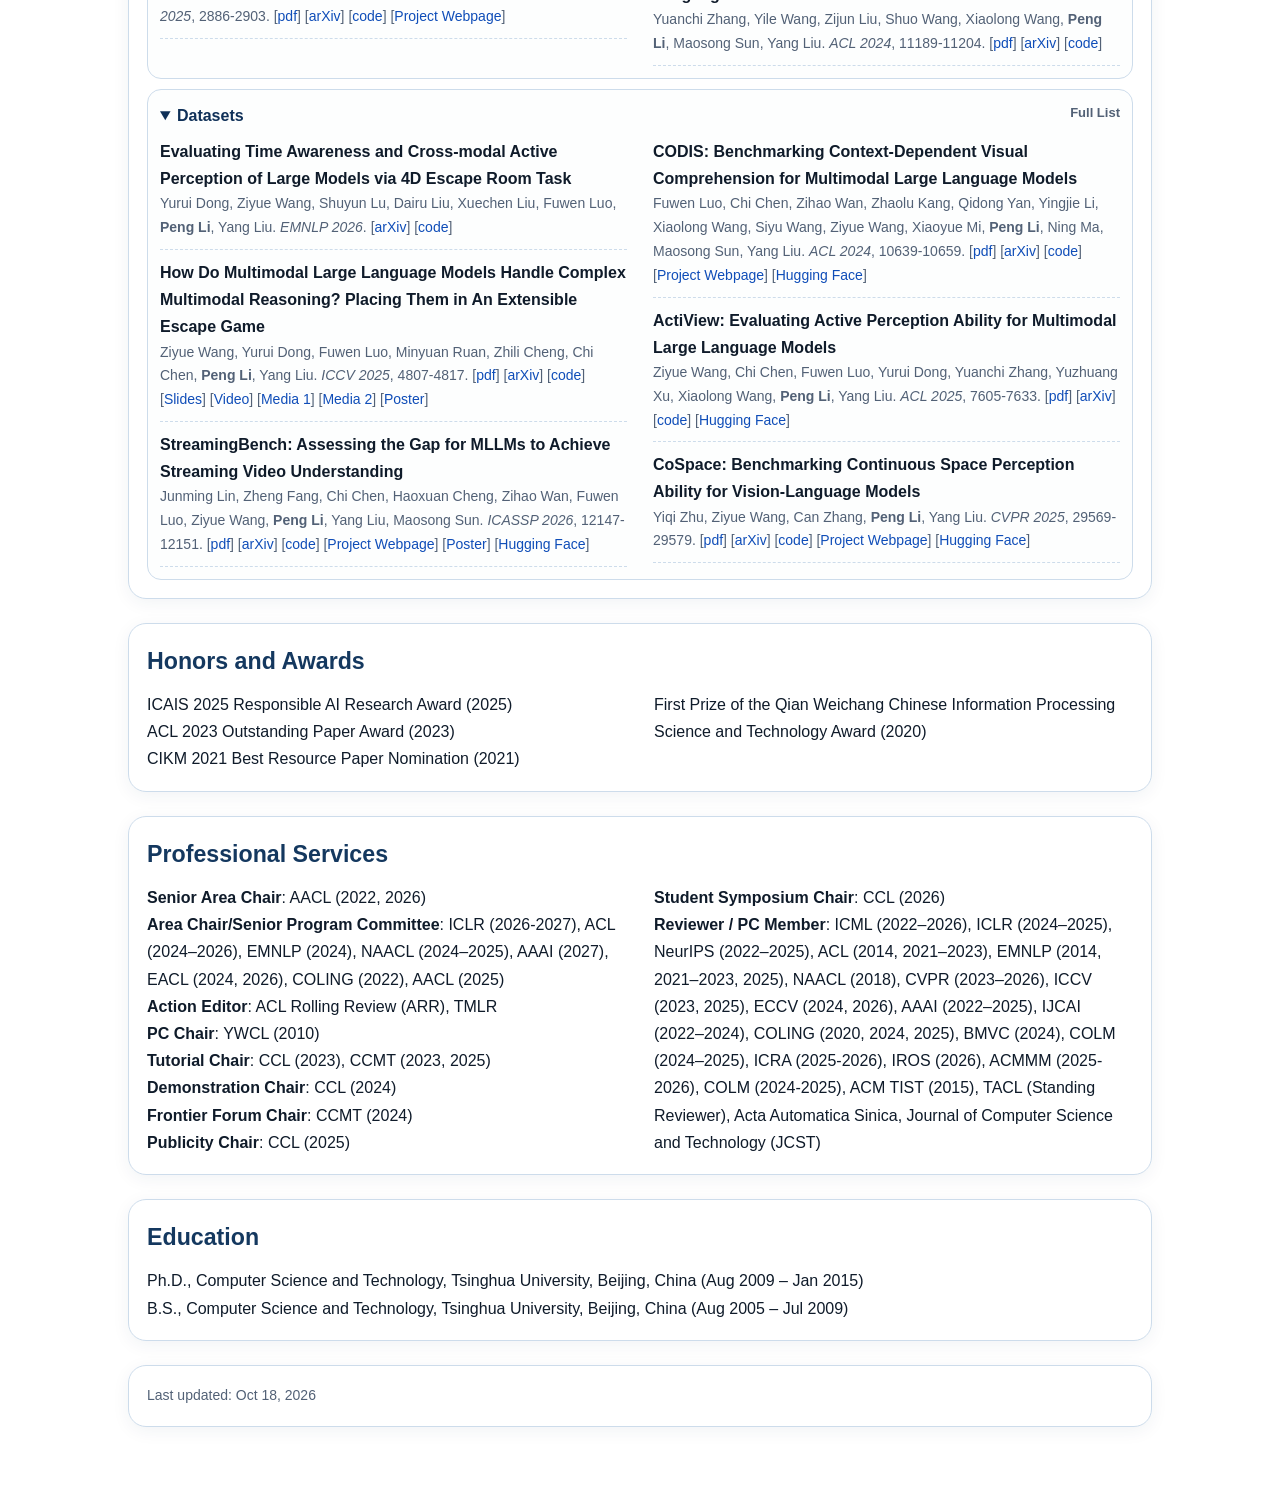
==== commit 49181b97: "update" ====
--- a/index.html
+++ b/index.html
@@ -539,7 +539,7 @@
     </section>
 
     <footer class="section">
-      <div class="small">Last updated: <span id="lastUpdated">Oct 15, 2026</span></div>
+      <div class="small">Last updated: <span id="lastUpdated">Oct 18, 2026</span></div>
     </footer>
   </div>
 
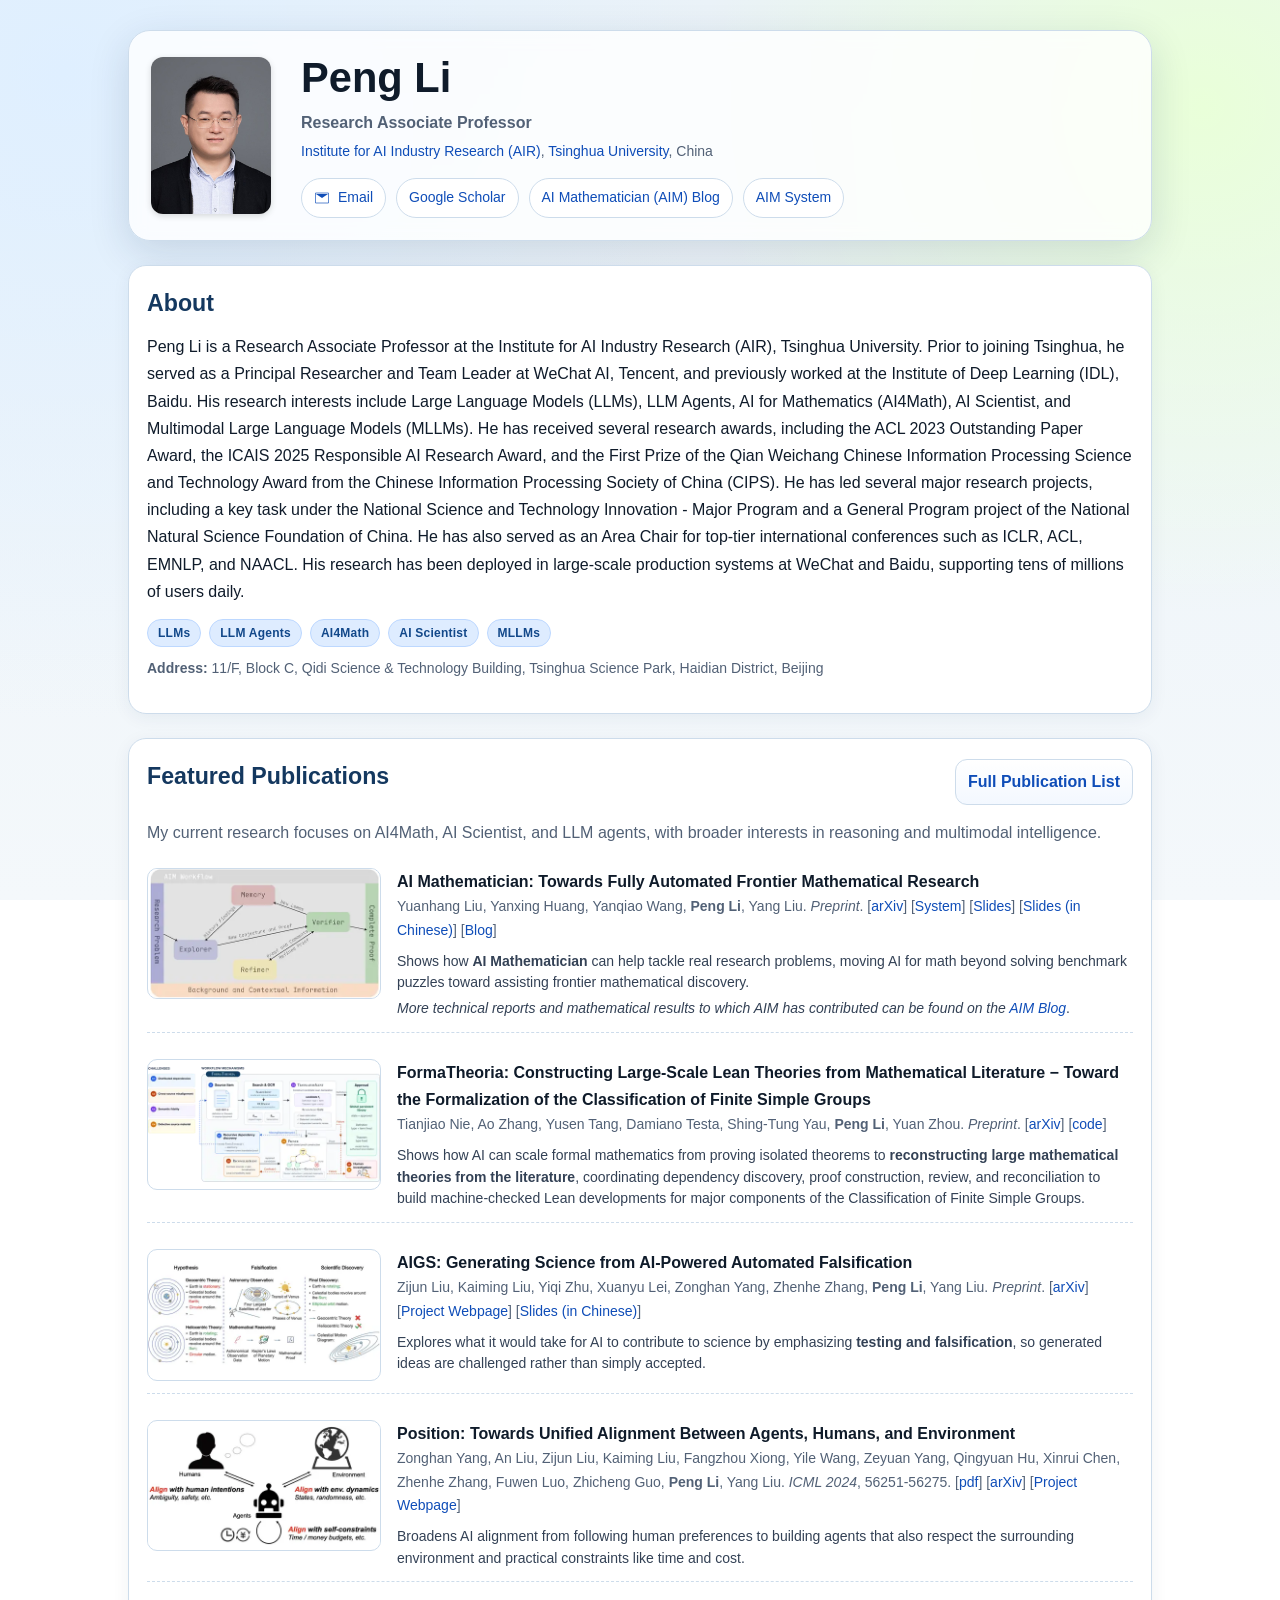
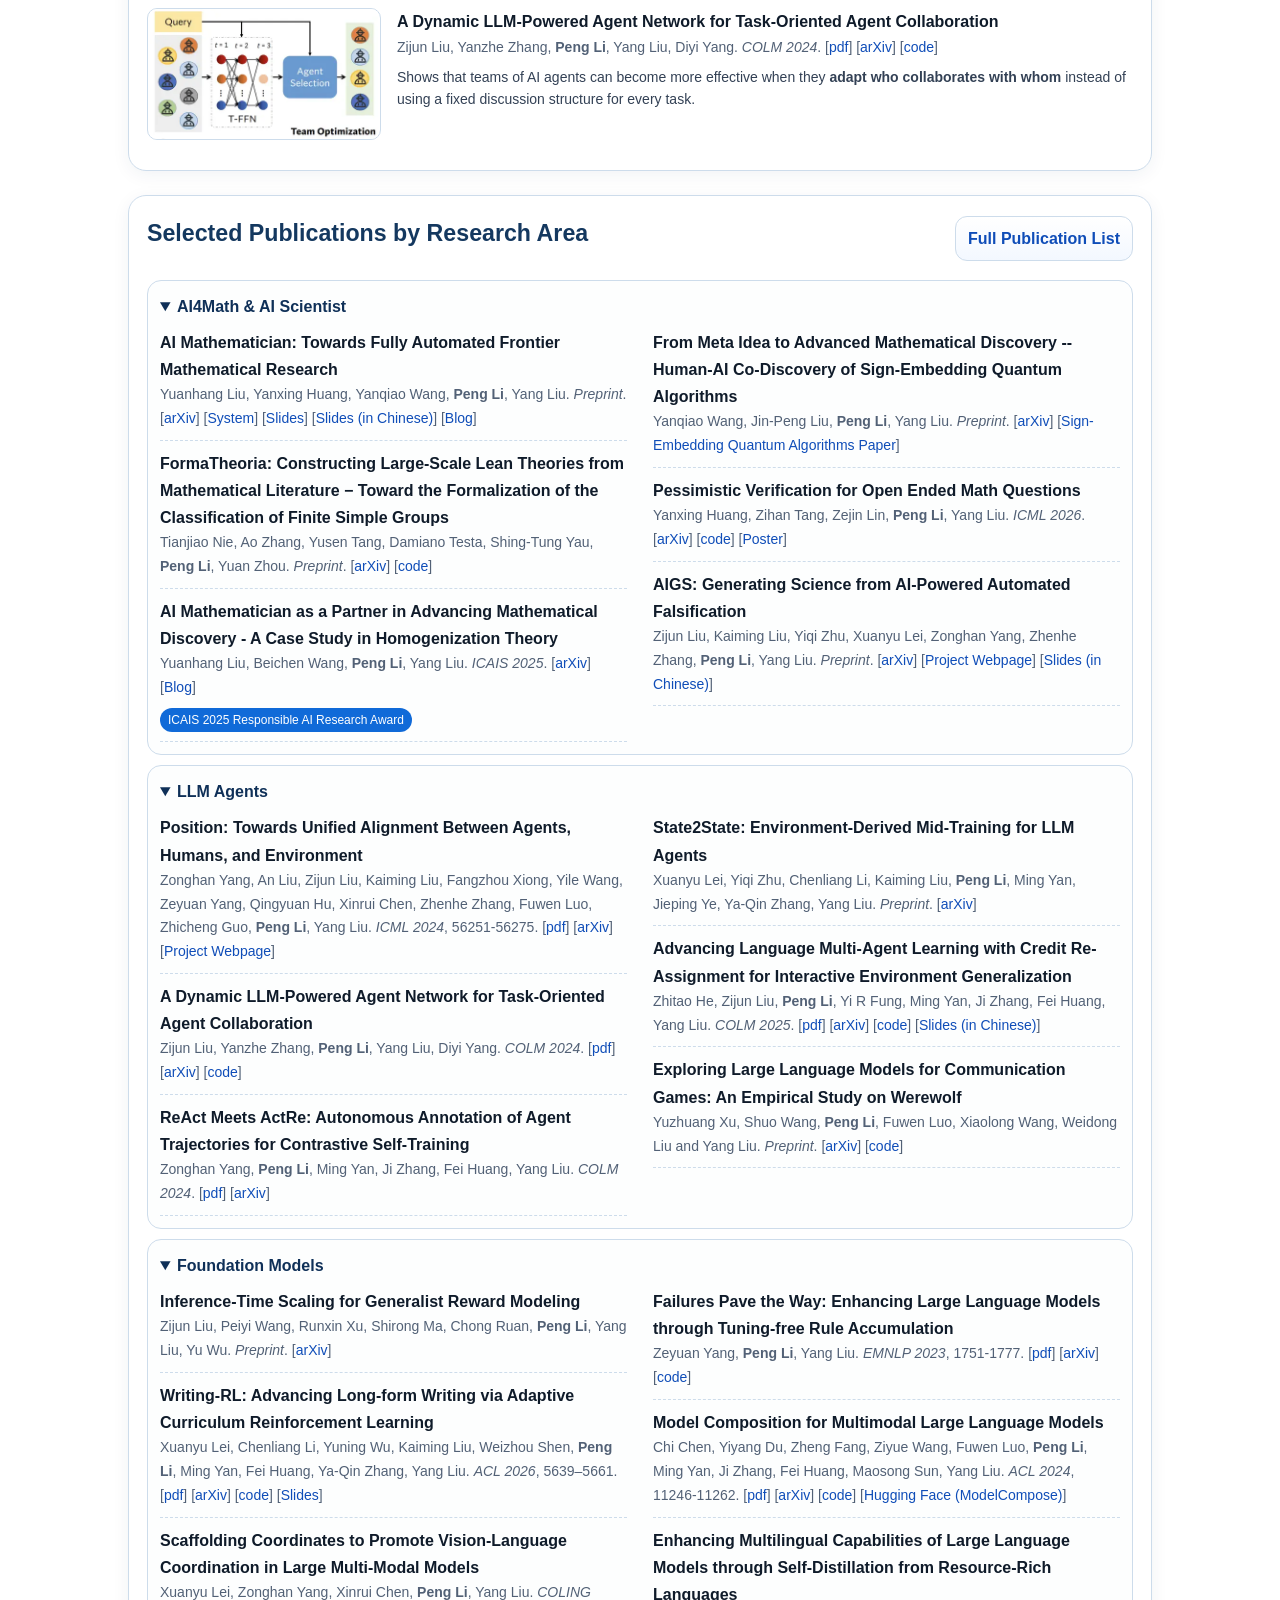
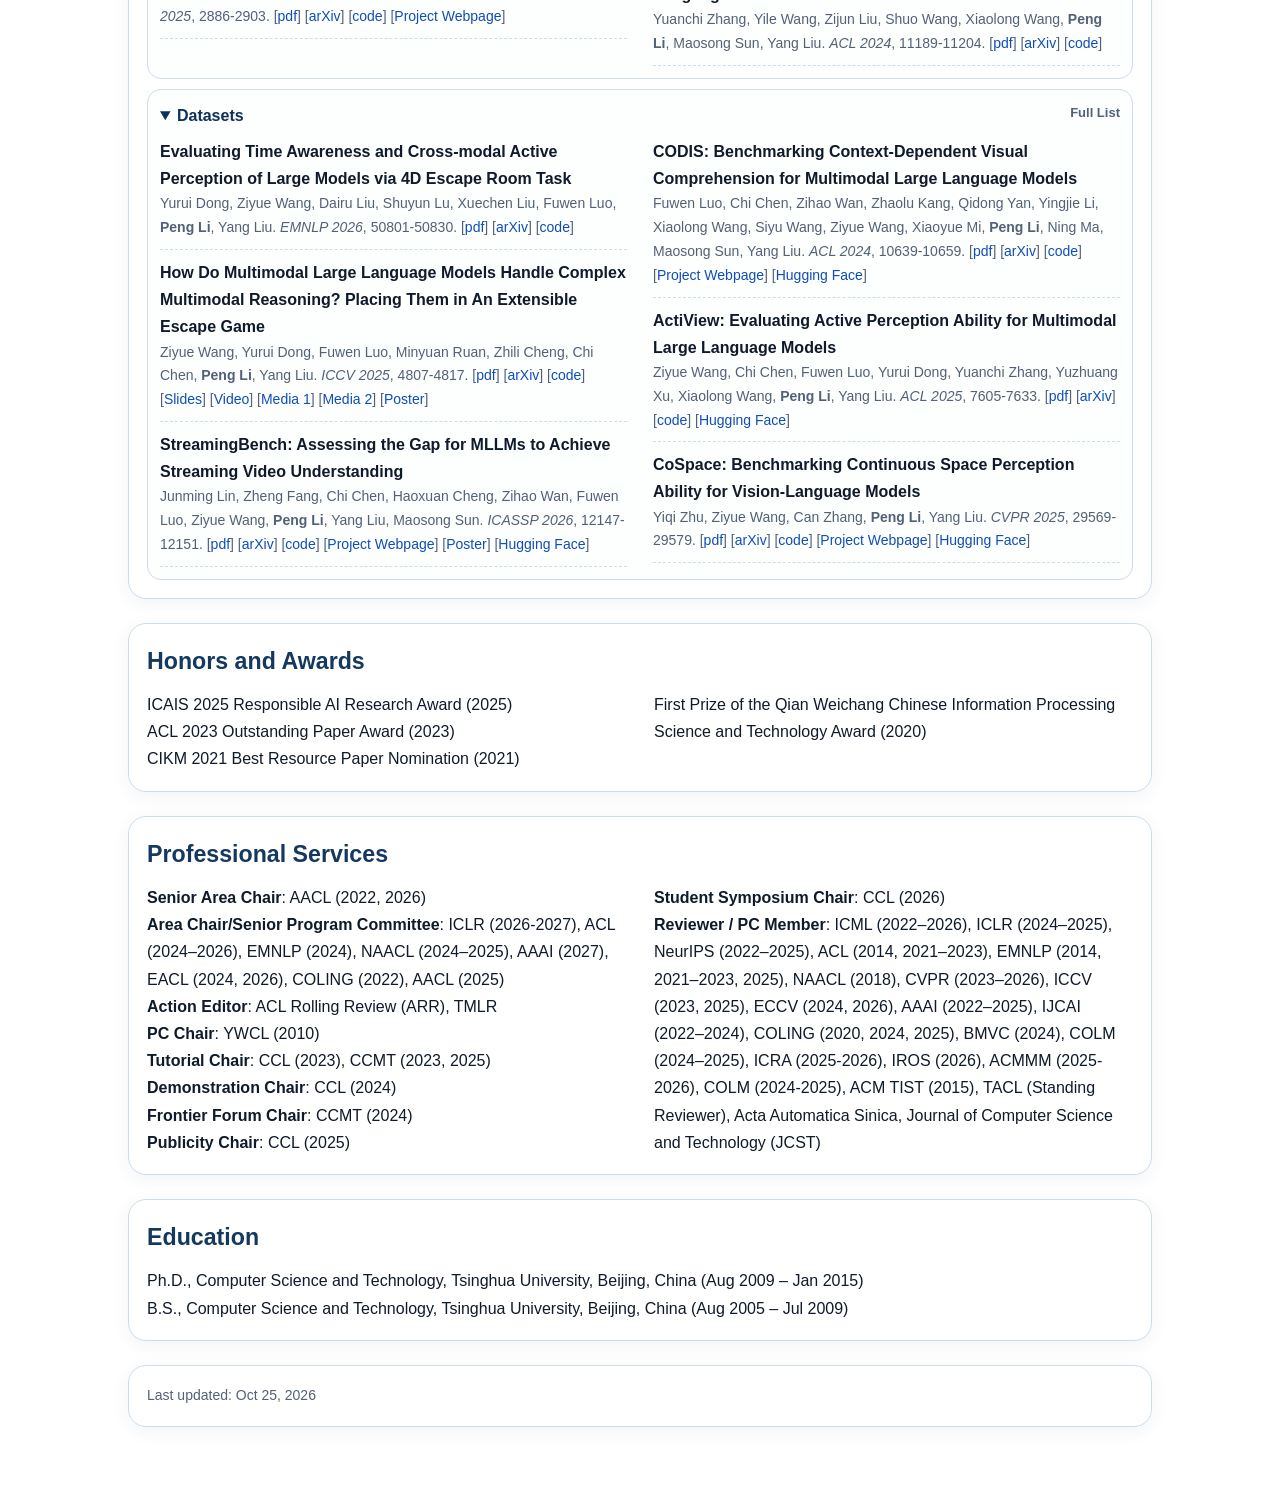
==== commit 3f6ab898: "update" ====
--- a/index.html
+++ b/index.html
@@ -440,7 +440,7 @@
     <div class="list">
       <div class="item">
   <div class="pub-title">Evaluating Time Awareness and Cross-modal Active Perception of Large Models via 4D Escape Room Task</div>
-  <div class="small">Yurui Dong, Ziyue Wang, Shuyun Lu, Dairu Liu, Xuechen Liu, Fuwen Luo, <strong>Peng Li</strong>, Yang Liu. <span class="pub-venue">EMNLP 2026</span>. [<a href="https://arxiv.org/abs/2603.15467">arXiv</a>] [<a href="https://github.com/THUNLP-MT/EscapeCraft-4D">code</a>]</div>
+  <div class="small">Yurui Dong, Ziyue Wang, Dairu Liu, Shuyun Lu, Xuechen Liu, Fuwen Luo, <strong>Peng Li</strong>, Yang Liu. <span class="pub-venue">EMNLP 2026</span>, 50801-50830. [<a href="https://aclanthology.org/2026.emnlp-main.2232/">pdf</a>] [<a href="https://arxiv.org/abs/2603.15467">arXiv</a>] [<a href="https://github.com/THUNLP-MT/EscapeCraft-4D">code</a>]</div>
   
 </div><div class="item">
   <div class="pub-title">How Do Multimodal Large Language Models Handle Complex Multimodal Reasoning? Placing Them in An Extensible Escape Game</div>
@@ -486,6 +486,7 @@
         <ul class="list responsive-cols">
             <li><strong>Senior Area Chair</strong>: AACL (2022, 2026)</li>
             <li><strong>Area Chair/Senior Program Committee</strong>:
+                <!--ICML (2027),-->
                 ICLR (2026-2027),
                 ACL (2024–2026),
                 EMNLP (2024),
@@ -539,7 +540,7 @@
     </section>
 
     <footer class="section">
-      <div class="small">Last updated: <span id="lastUpdated">Oct 18, 2026</span></div>
+      <div class="small">Last updated: <span id="lastUpdated">Oct 25, 2026</span></div>
     </footer>
   </div>
 
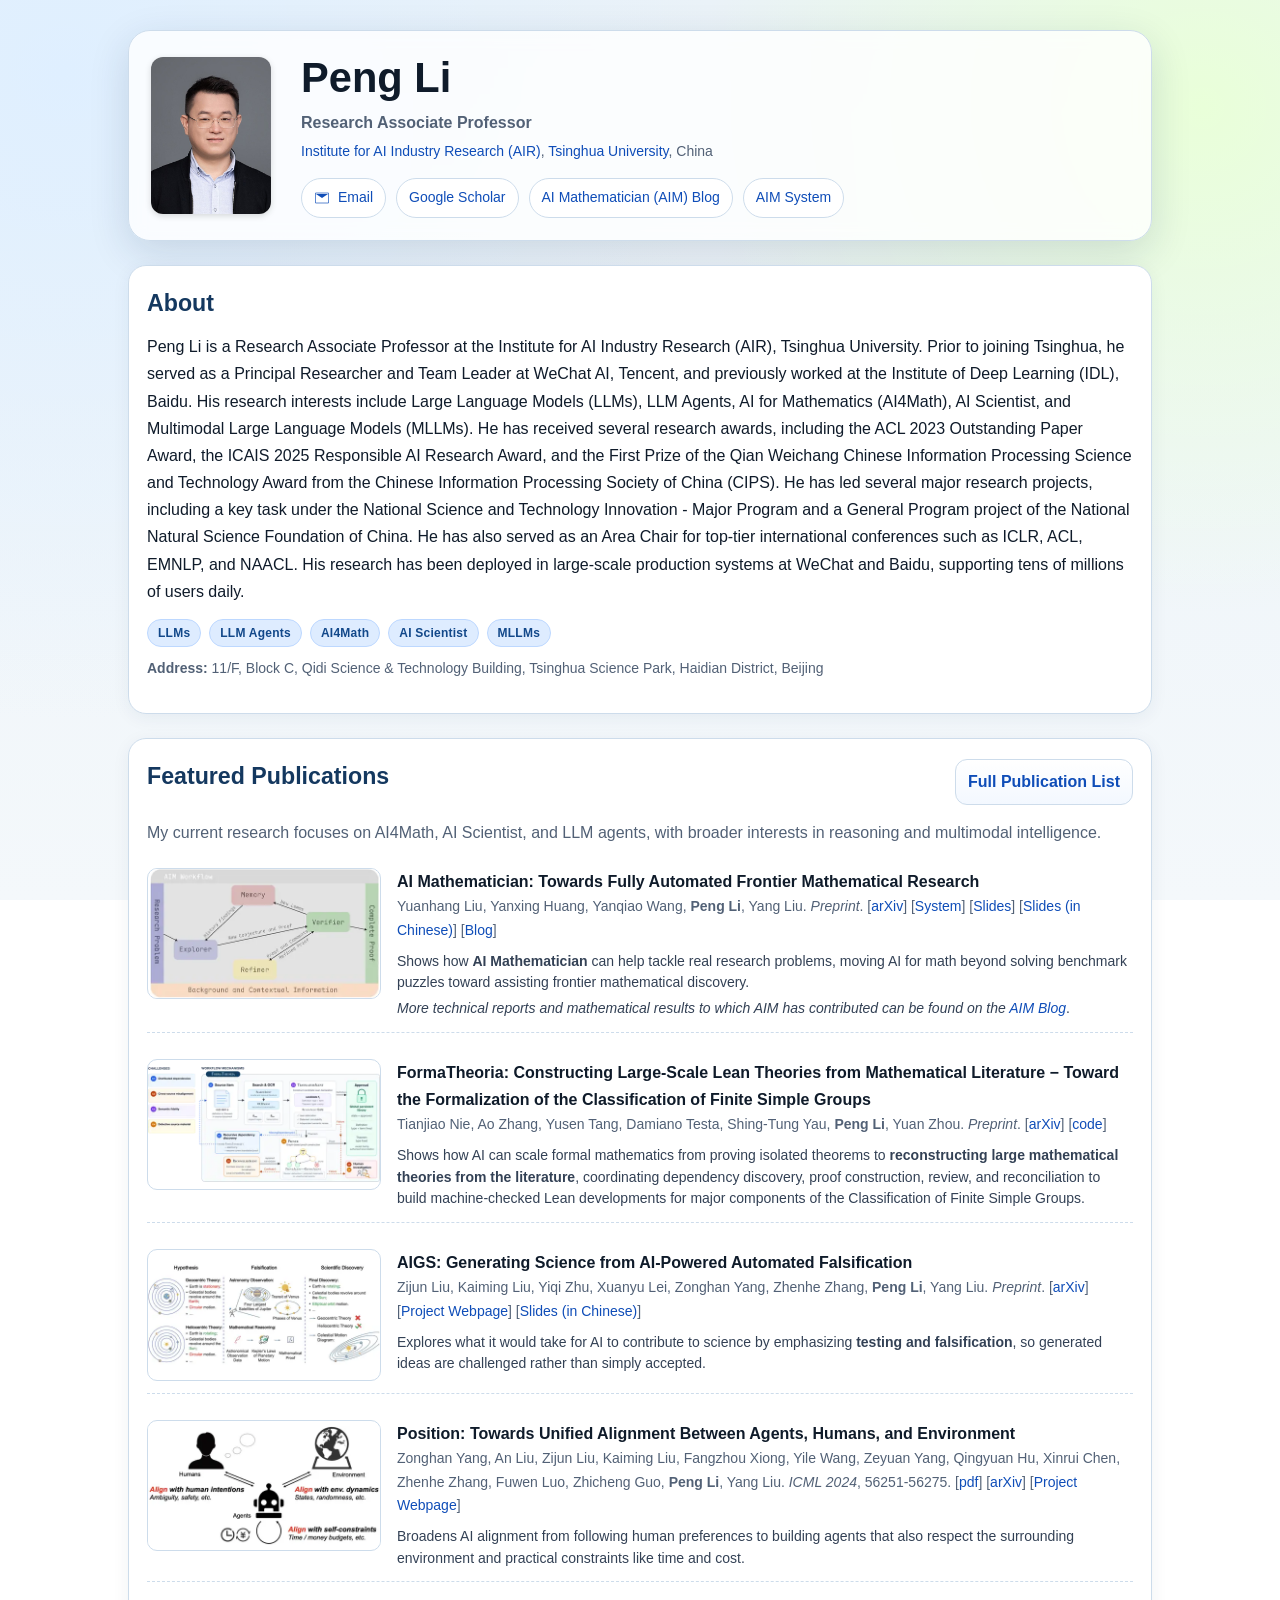
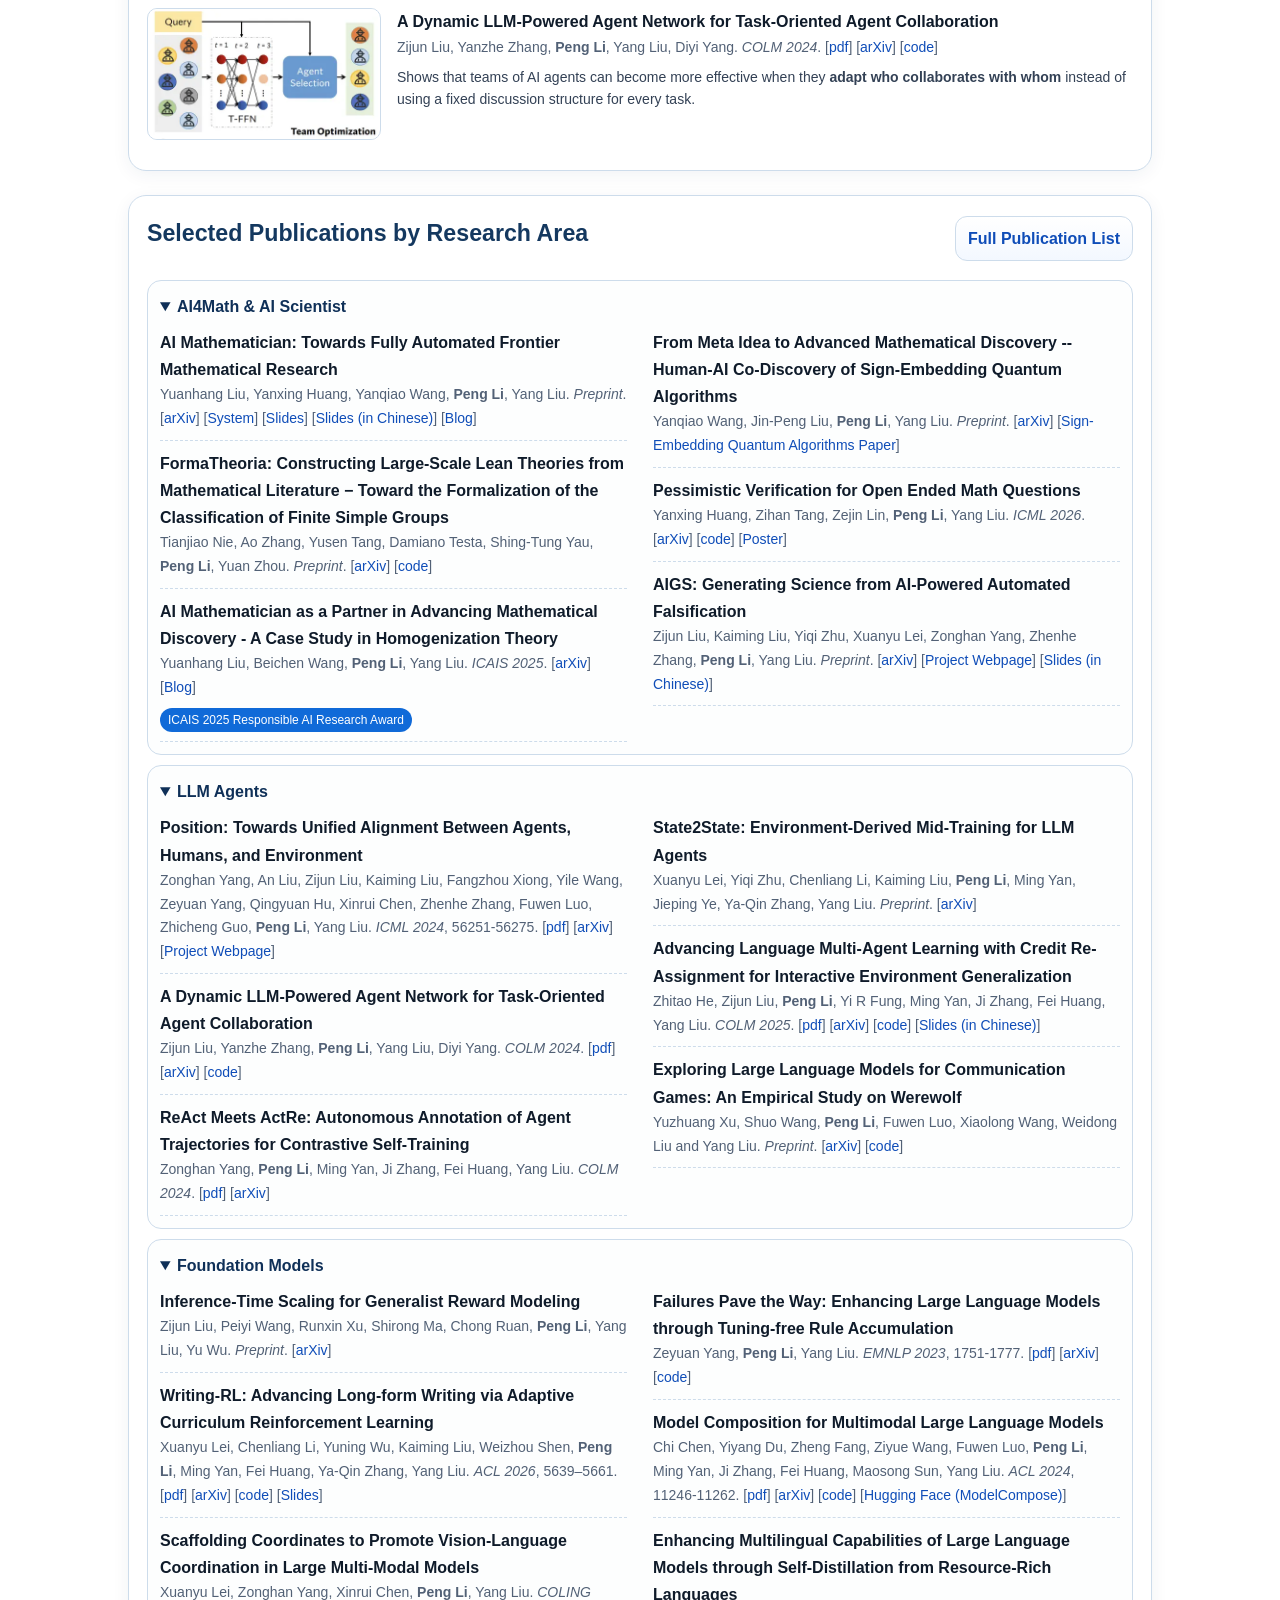
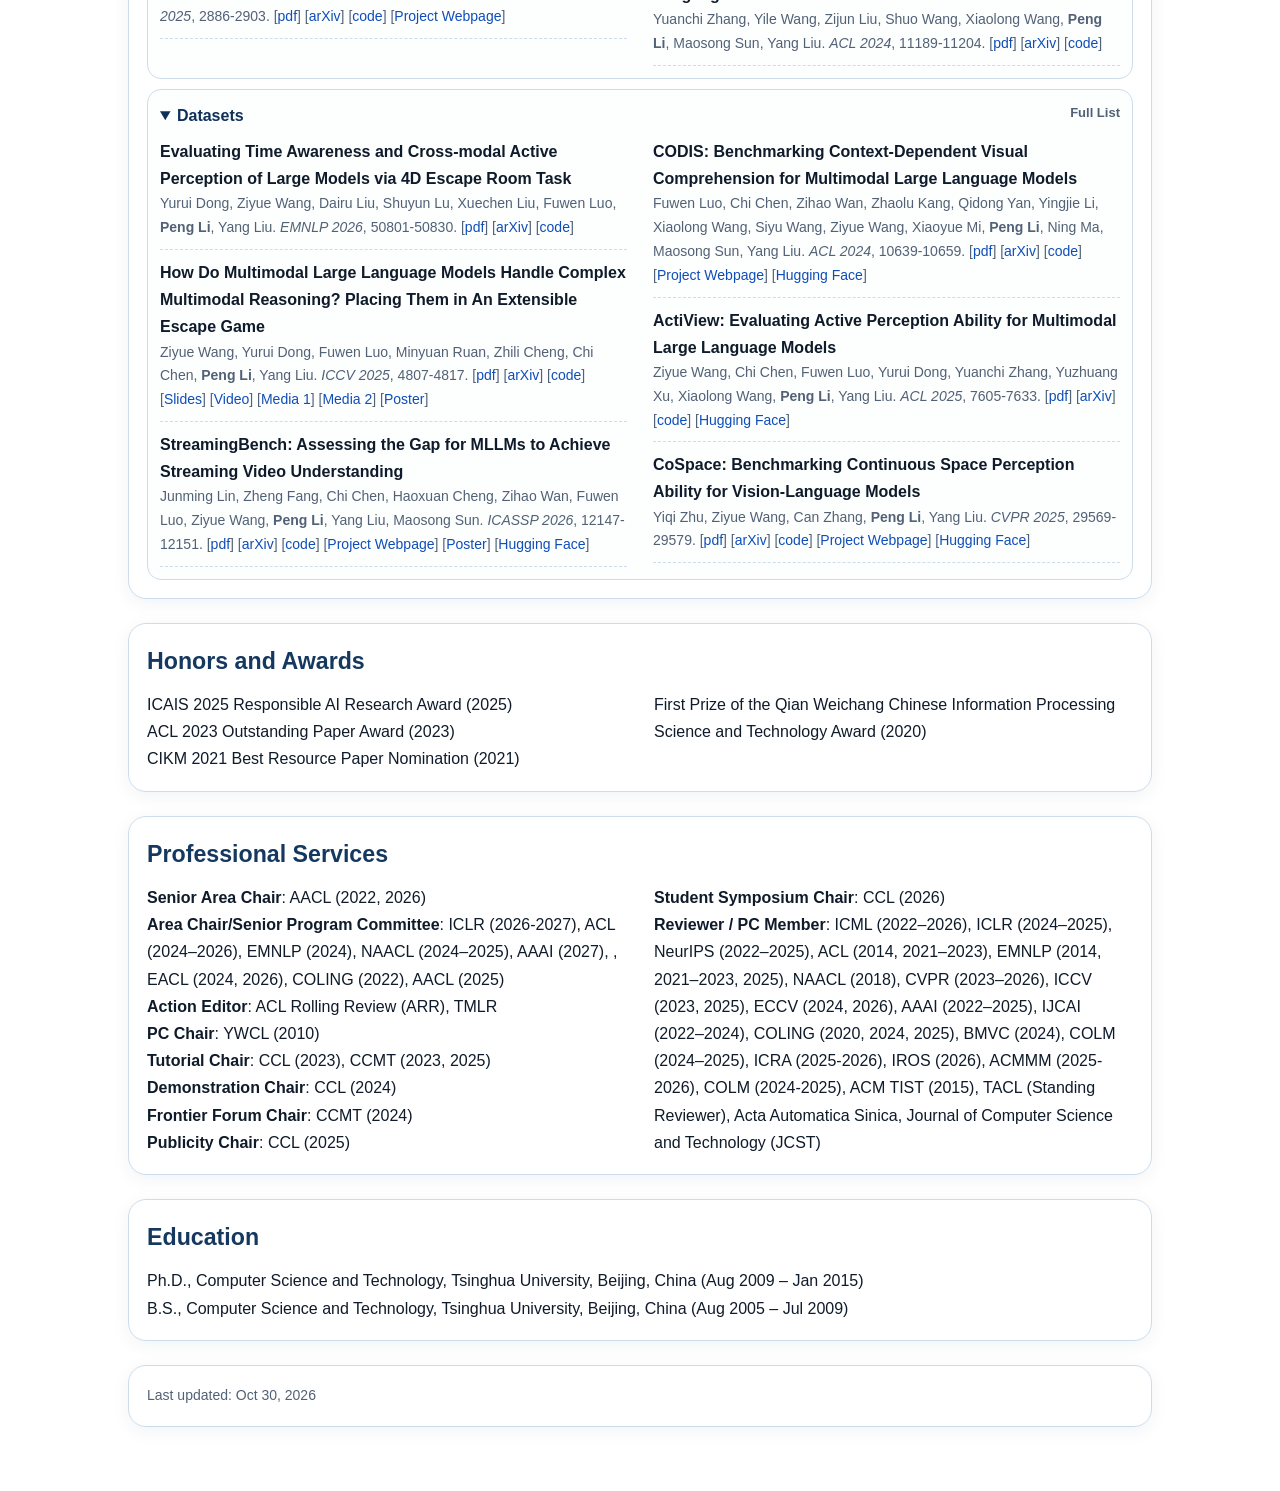
==== commit eb026e11: "backup" ====
--- a/index.html
+++ b/index.html
@@ -492,6 +492,7 @@
                 EMNLP (2024),
                 NAACL (2024–2025),
                 AAAI (2027),
+                <!--IJCAI (2027)-->,
                 EACL (2024, 2026),
                 COLING (2022),
                 AACL (2025)
@@ -508,7 +509,7 @@
                 ICLR (2024–2025),
                 NeurIPS (2022–2025),
                 ACL (2014, 2021–2023),
-                EMNLP (2014, 2021–2023, 2025<!--,2026-->),
+                EMNLP (2014, 2021–2023, 2025),
                 NAACL (2018),
                 CVPR (2023–2026),
                 ICCV (2023, 2025),
@@ -540,7 +541,7 @@
     </section>
 
     <footer class="section">
-      <div class="small">Last updated: <span id="lastUpdated">Oct 25, 2026</span></div>
+      <div class="small">Last updated: <span id="lastUpdated">Oct 30, 2026</span></div>
     </footer>
   </div>
 
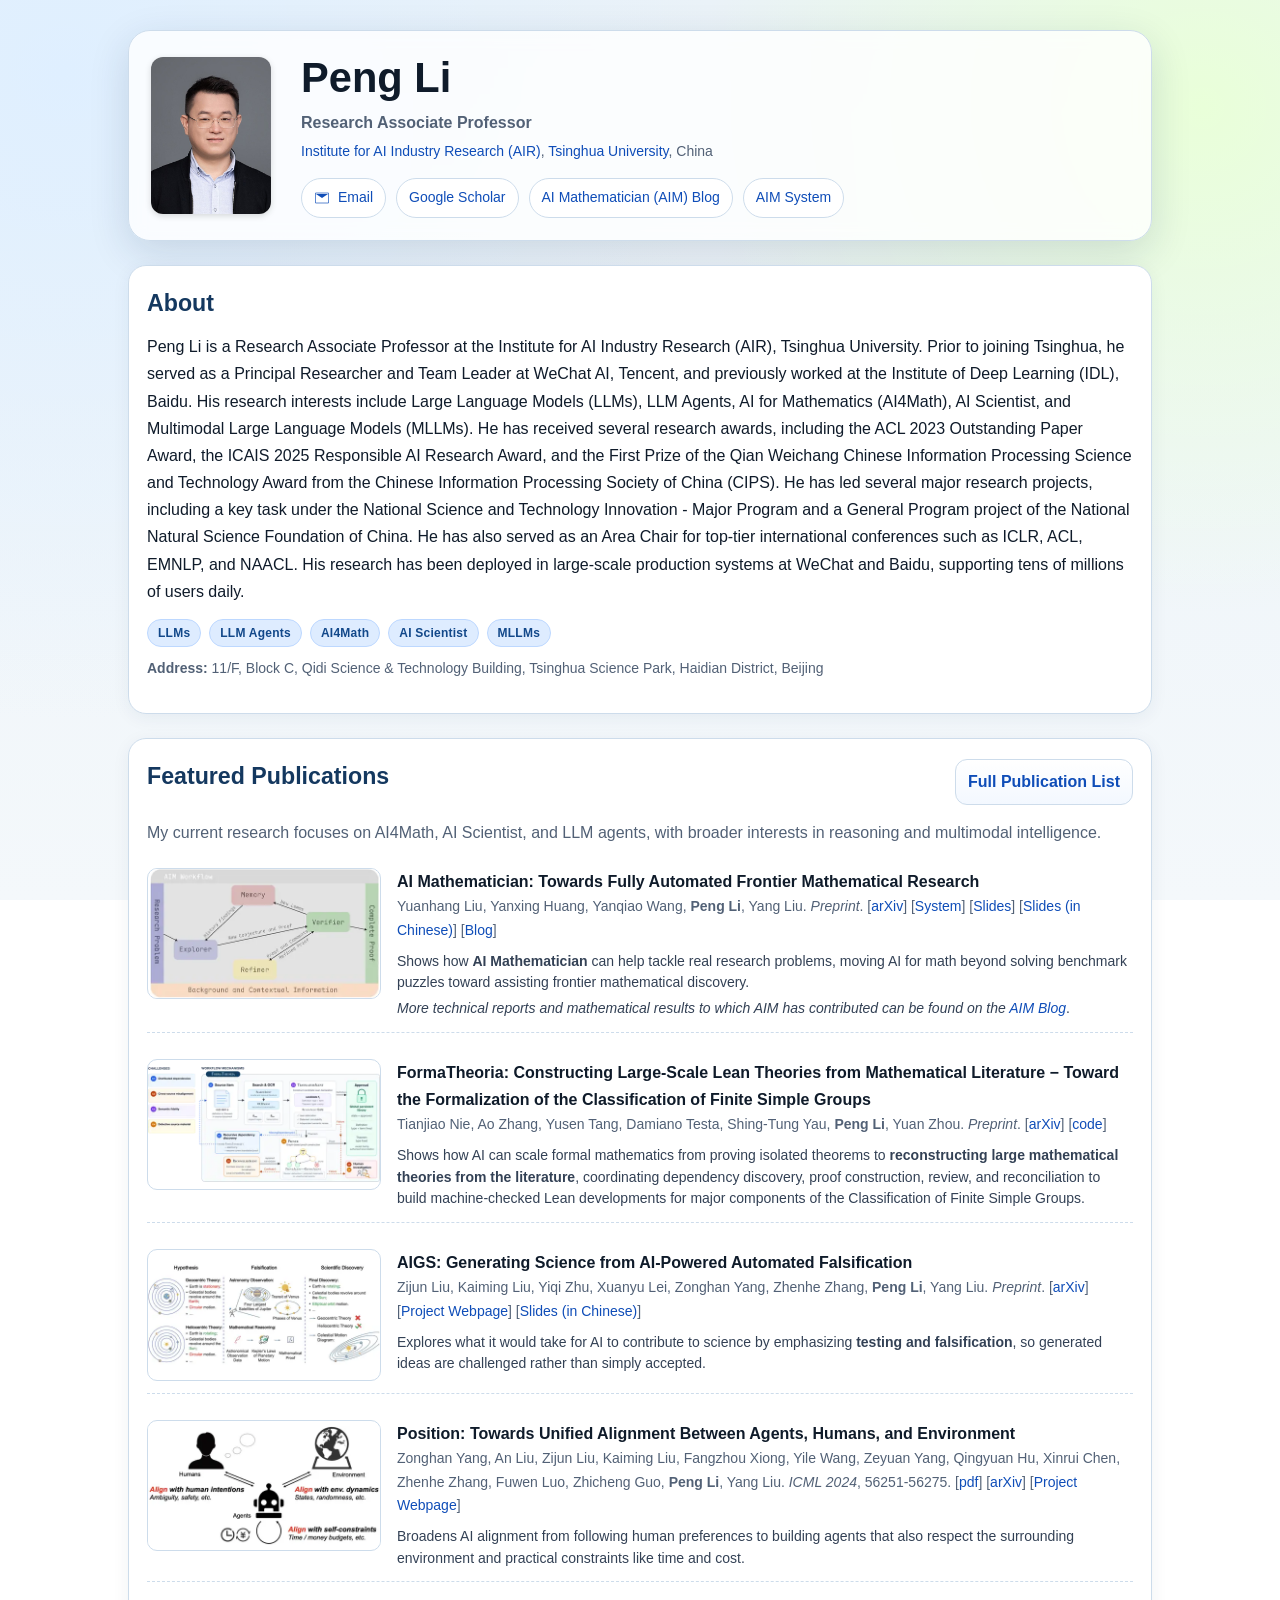
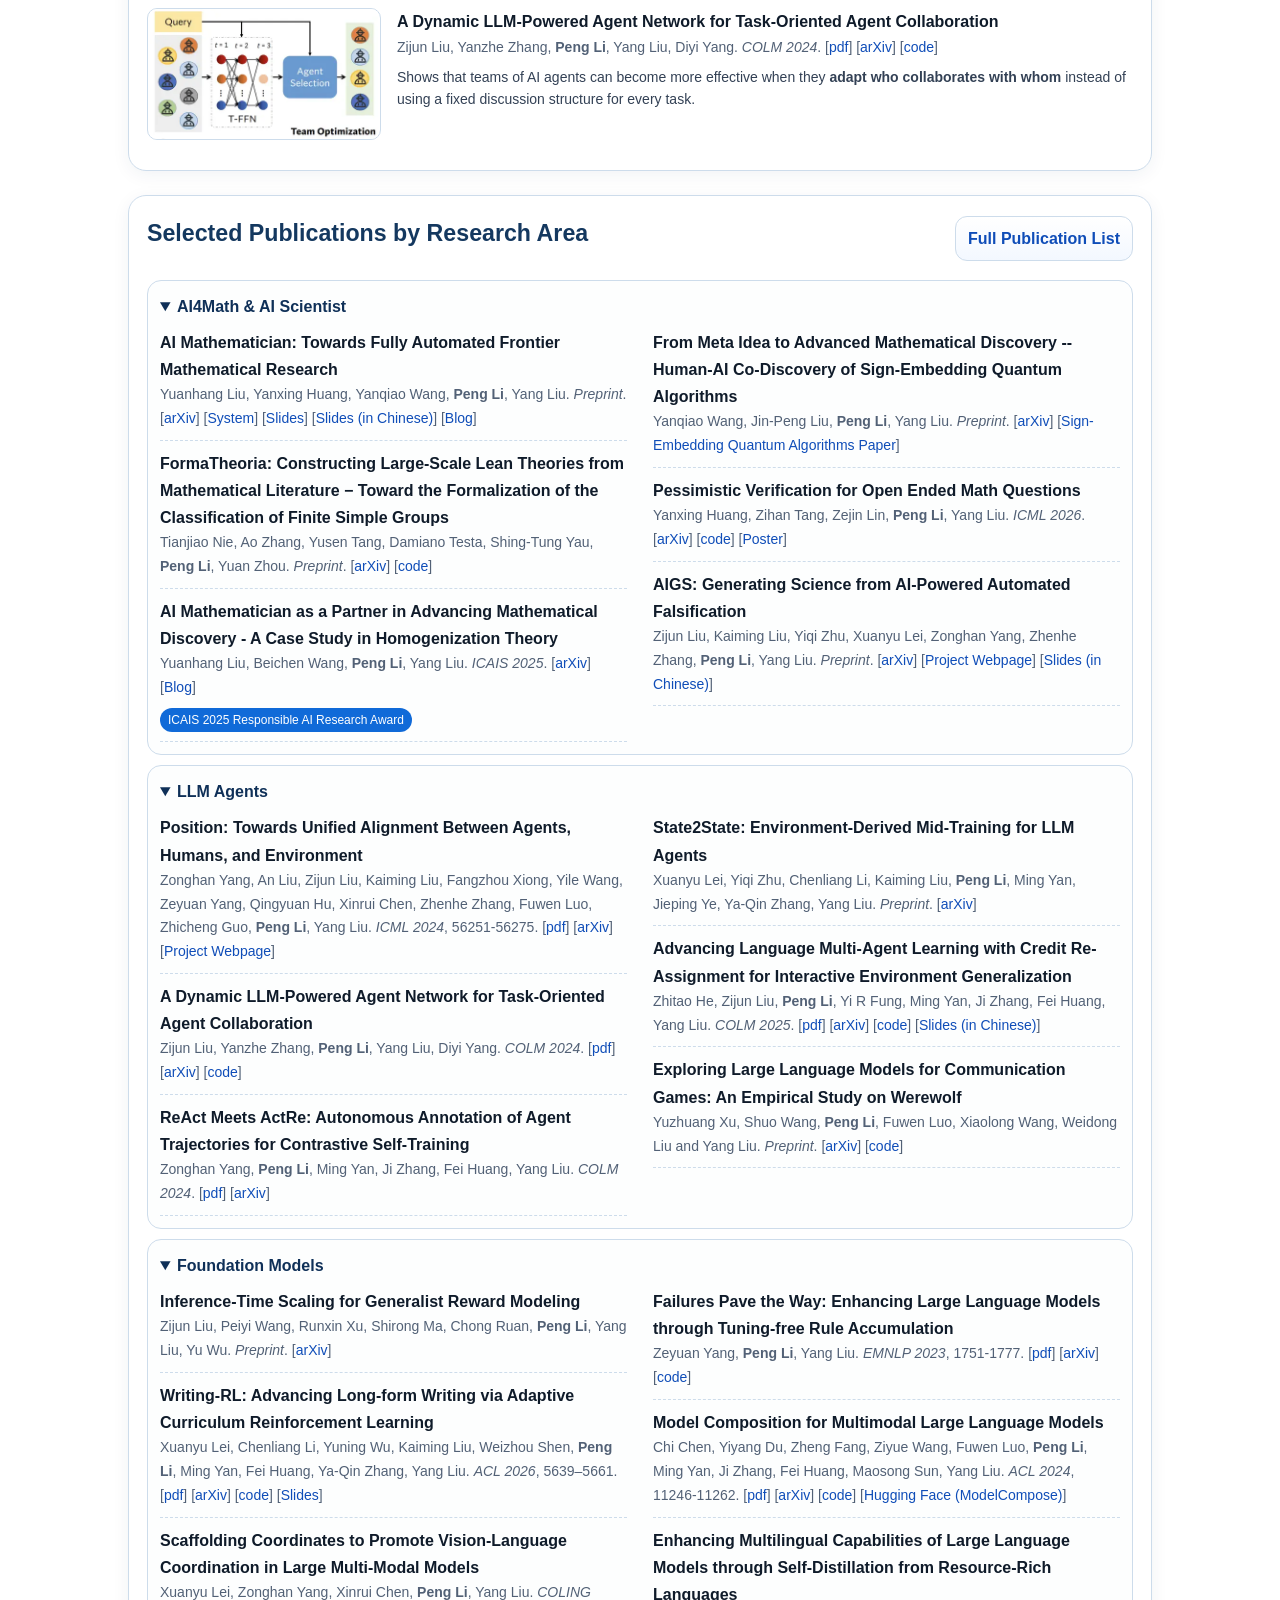
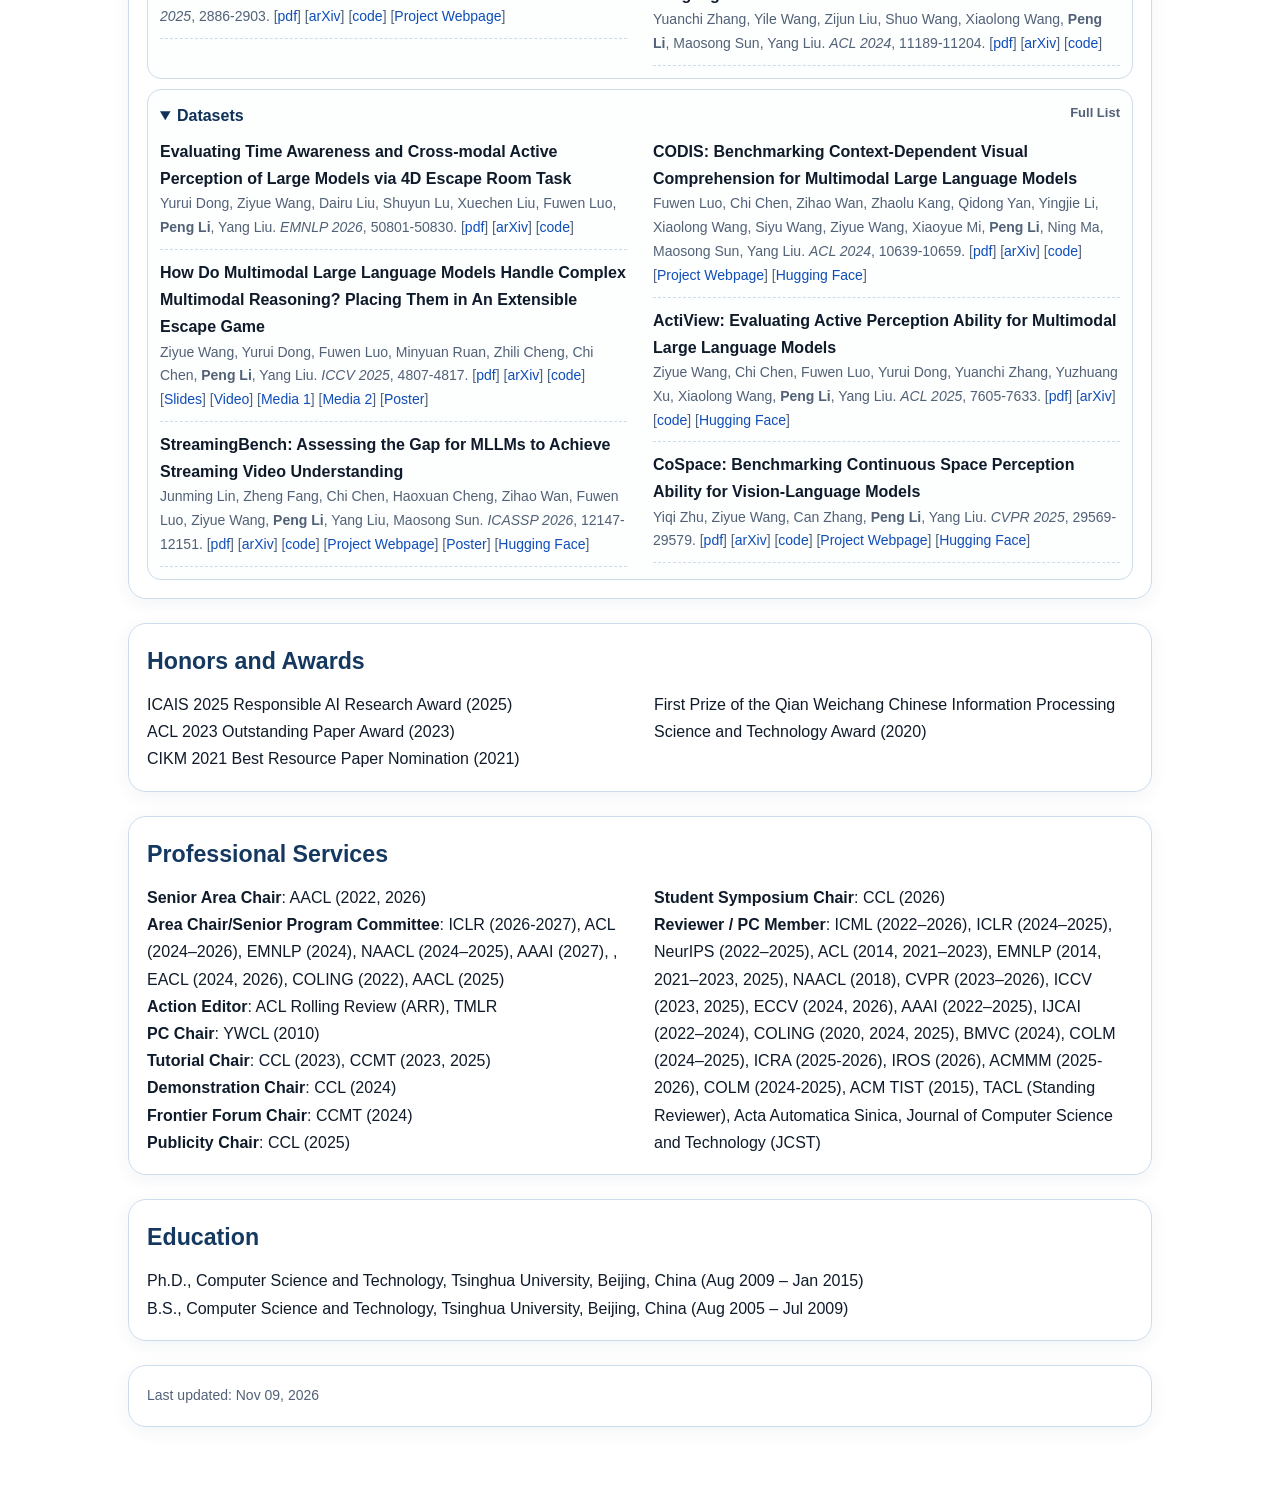
==== commit 91d7ff26: "update" ====
--- a/index.html
+++ b/index.html
@@ -541,7 +541,7 @@
     </section>
 
     <footer class="section">
-      <div class="small">Last updated: <span id="lastUpdated">Oct 30, 2026</span></div>
+      <div class="small">Last updated: <span id="lastUpdated">Nov 09, 2026</span></div>
     </footer>
   </div>
 
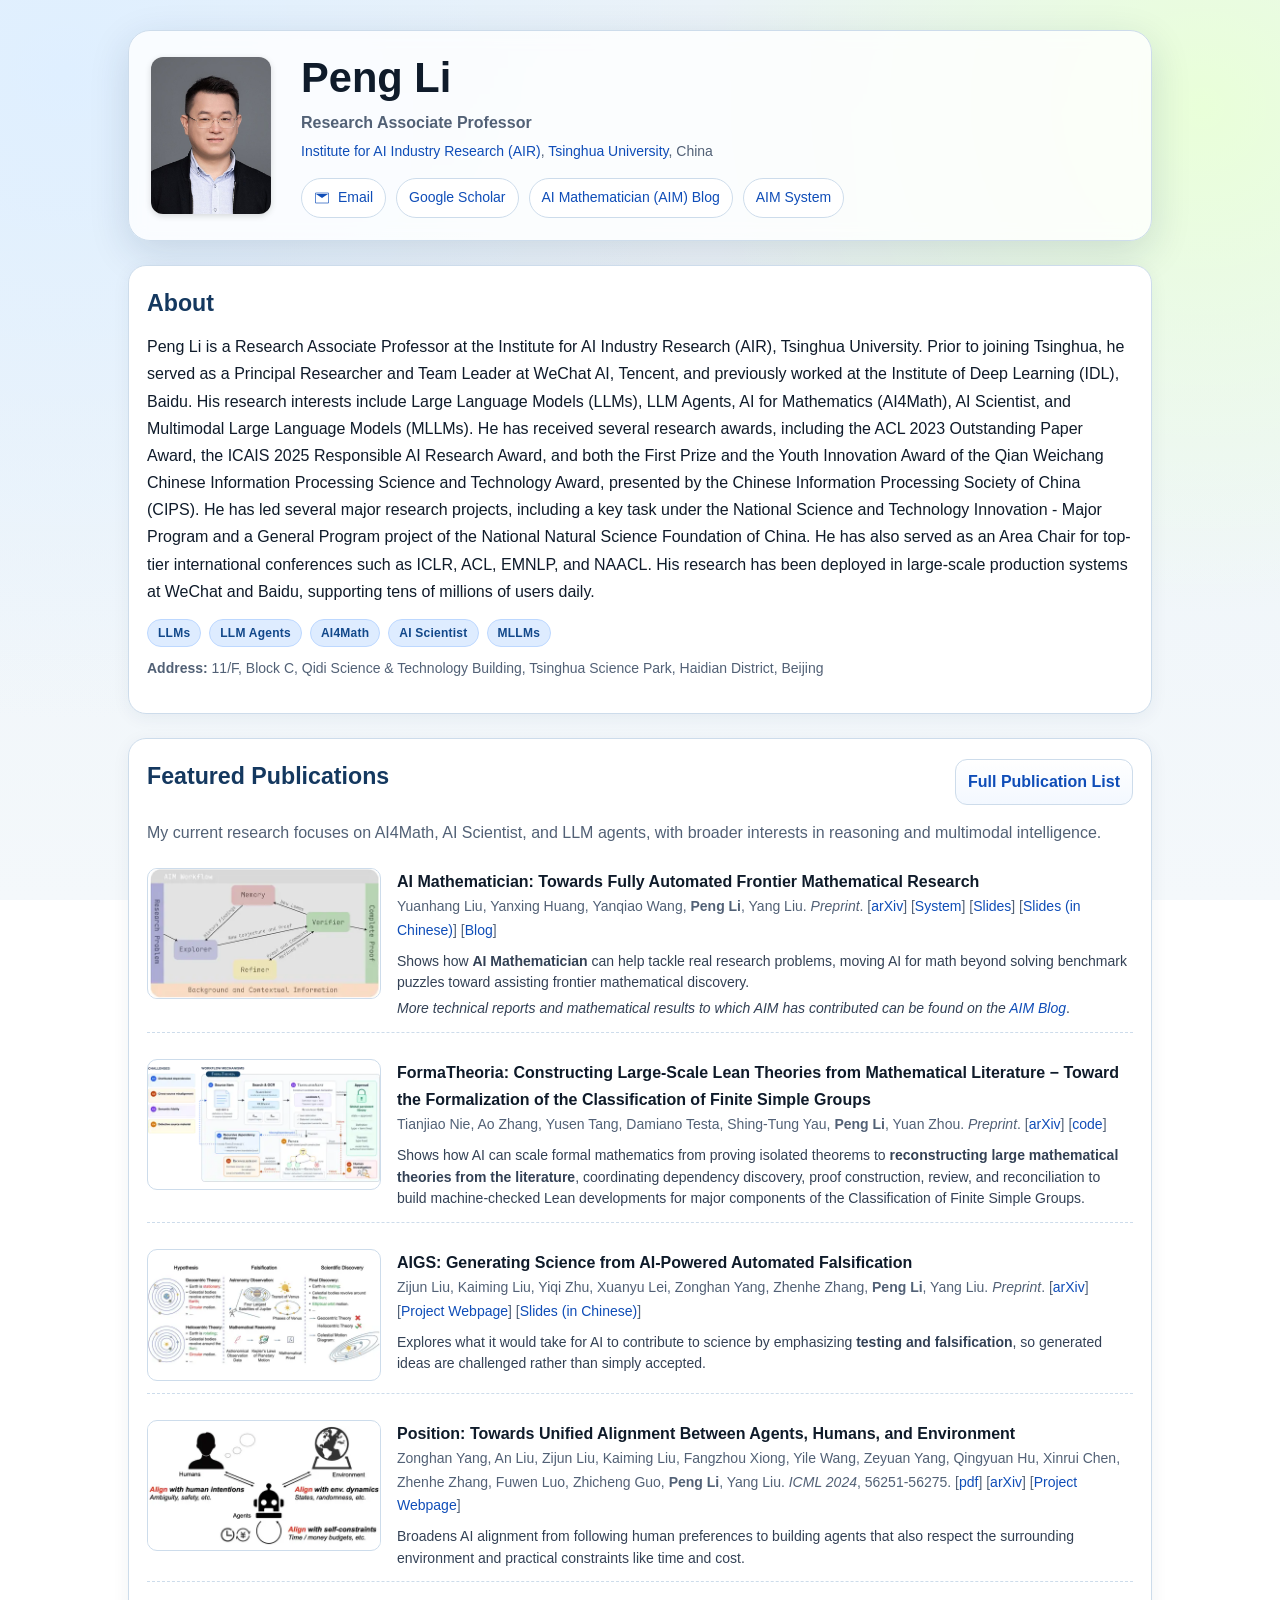
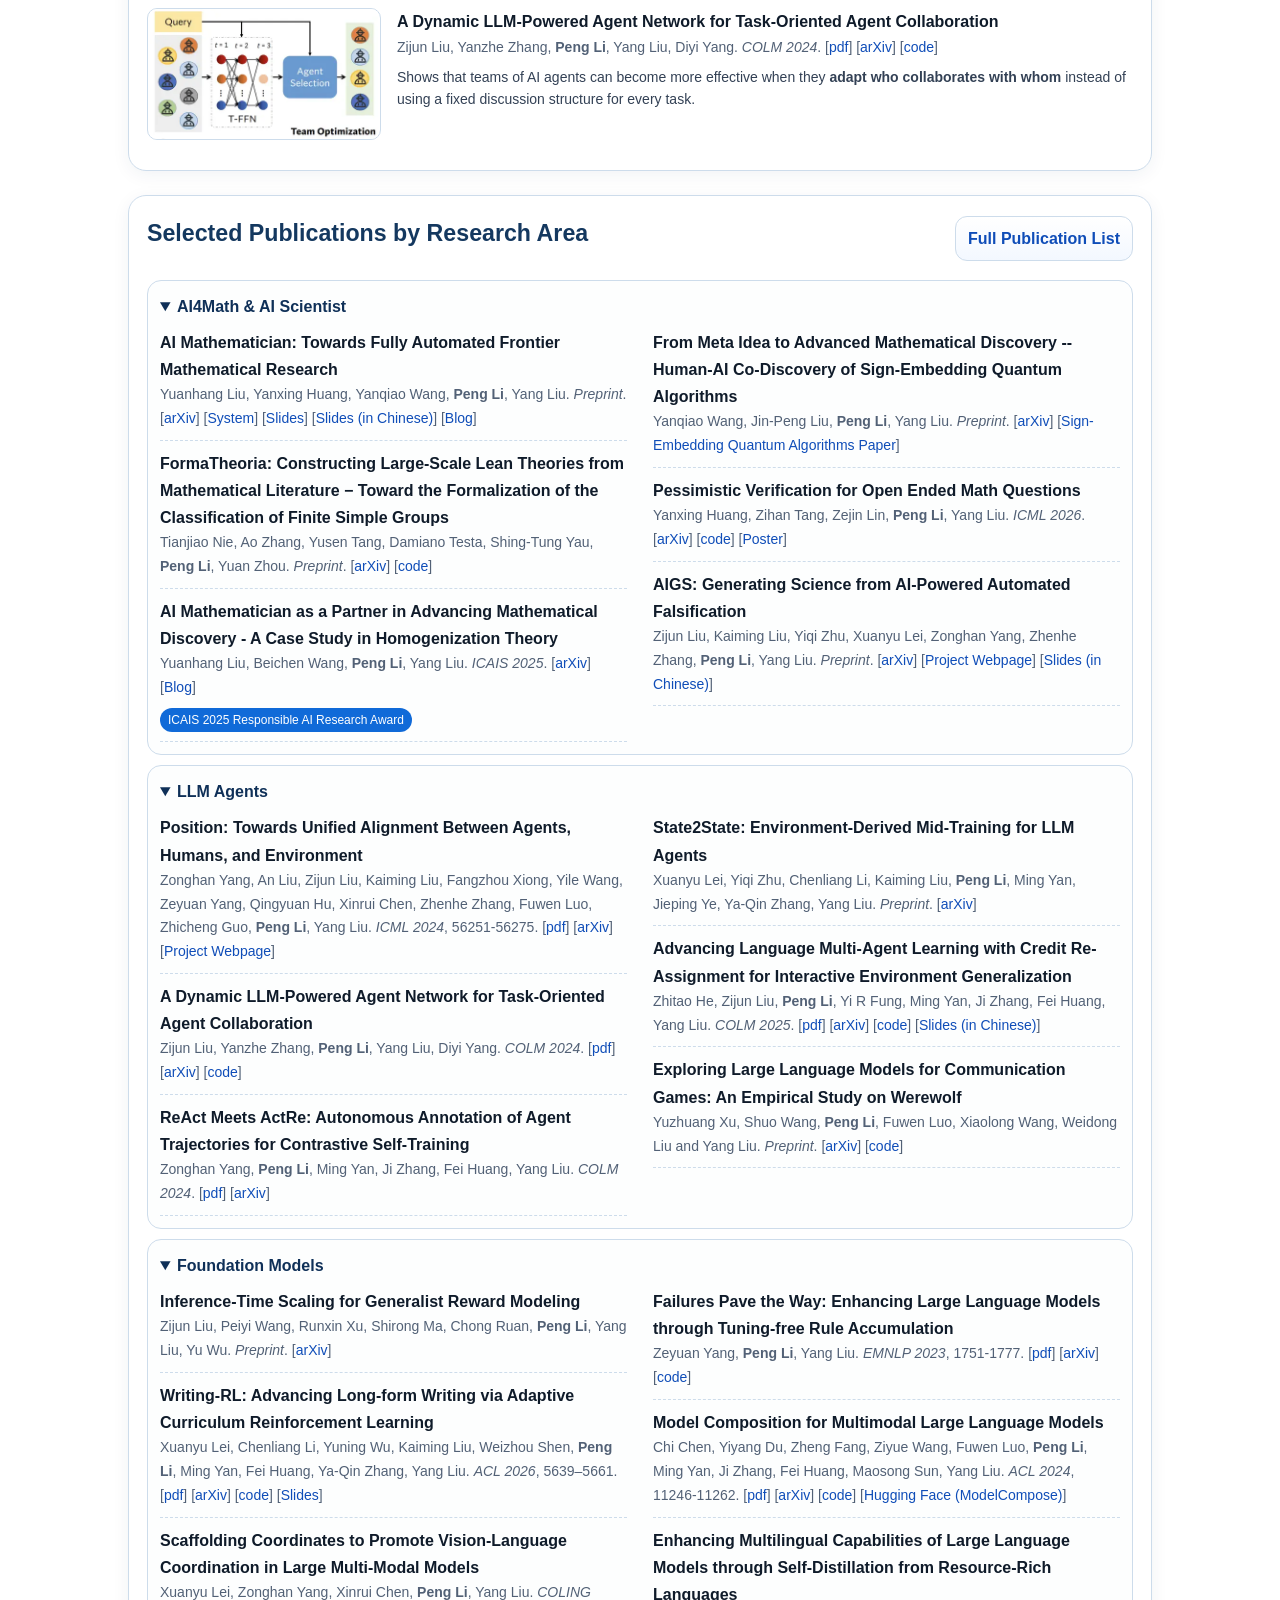
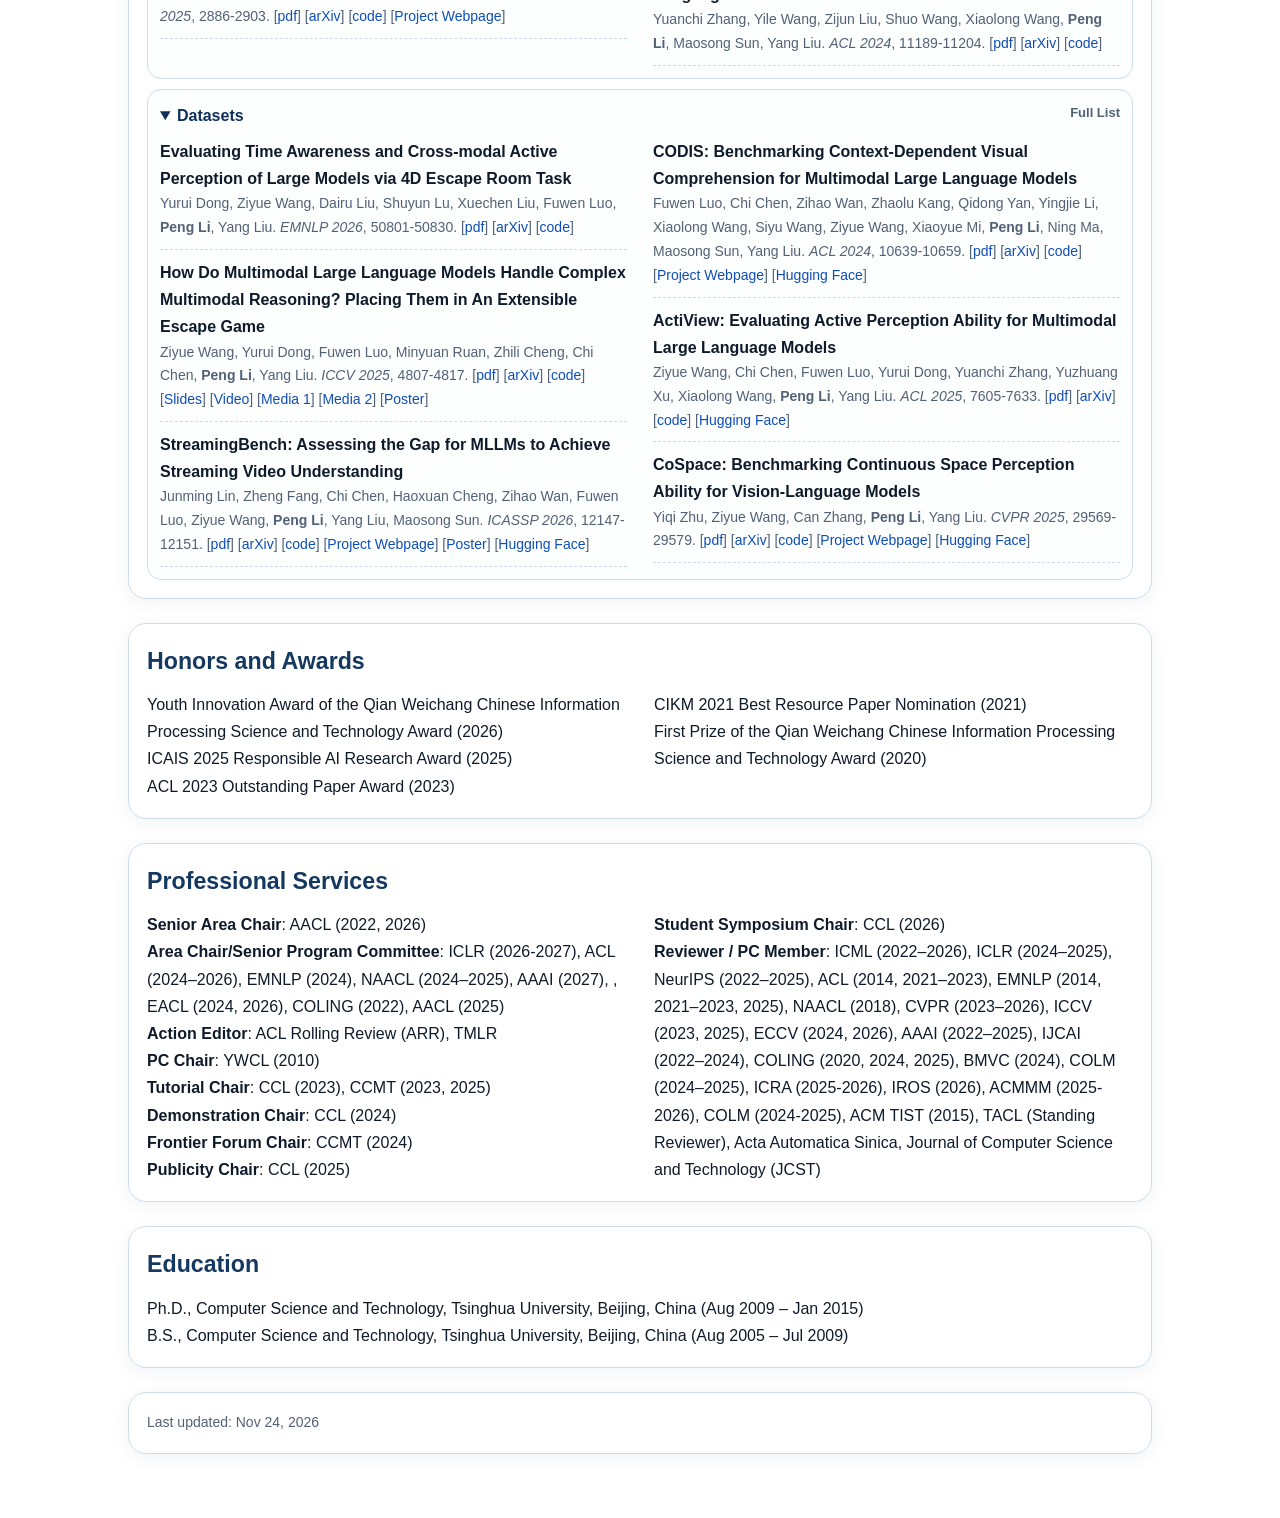
==== commit 279c671c: "update" ====
--- a/index.html
+++ b/index.html
@@ -247,7 +247,8 @@
         Prior to joining Tsinghua, he served as a Principal Researcher and Team Leader at WeChat AI, Tencent, and previously worked at the Institute of Deep Learning (IDL), Baidu.
         His research interests include Large Language Models (LLMs), LLM Agents, AI for Mathematics (AI4Math), AI Scientist, and Multimodal Large Language Models (MLLMs).
         He has received several research awards, including the ACL 2023 Outstanding Paper Award, the ICAIS 2025 Responsible AI Research Award, 
-            and the First Prize of the Qian Weichang Chinese Information Processing Science and Technology Award from the Chinese Information Processing Society of China (CIPS).
+            and both the First Prize and the Youth Innovation Award of the Qian Weichang Chinese Information Processing Science and Technology Award, 
+                presented by the Chinese Information Processing Society of China (CIPS).
         He has led several major research projects, including a key task under the National Science and Technology Innovation - Major Program
              and a General Program project of the National Natural Science Foundation of China.
         He has also served as an Area Chair for top-tier international conferences such as ICLR, ACL, EMNLP, and NAACL.
@@ -472,7 +473,8 @@
       <h2>Honors and Awards</h2>
       <div class="grid">
         <ul class="list responsive-cols">
-          <li>ICAIS 2025 Responsible AI Research Award (2025)</li>
+          <li>Youth Innovation Award of the Qian Weichang Chinese Information Processing Science and Technology Award (2026)</li>
+<li>ICAIS 2025 Responsible AI Research Award (2025)</li>
 <li>ACL 2023 Outstanding Paper Award (2023)</li>
 <li>CIKM 2021 Best Resource Paper Nomination (2021)</li>
 <li>First Prize of the Qian Weichang Chinese Information Processing Science and Technology Award (2020)</li>
@@ -541,7 +543,7 @@
     </section>
 
     <footer class="section">
-      <div class="small">Last updated: <span id="lastUpdated">Nov 09, 2026</span></div>
+      <div class="small">Last updated: <span id="lastUpdated">Nov 24, 2026</span></div>
     </footer>
   </div>
 
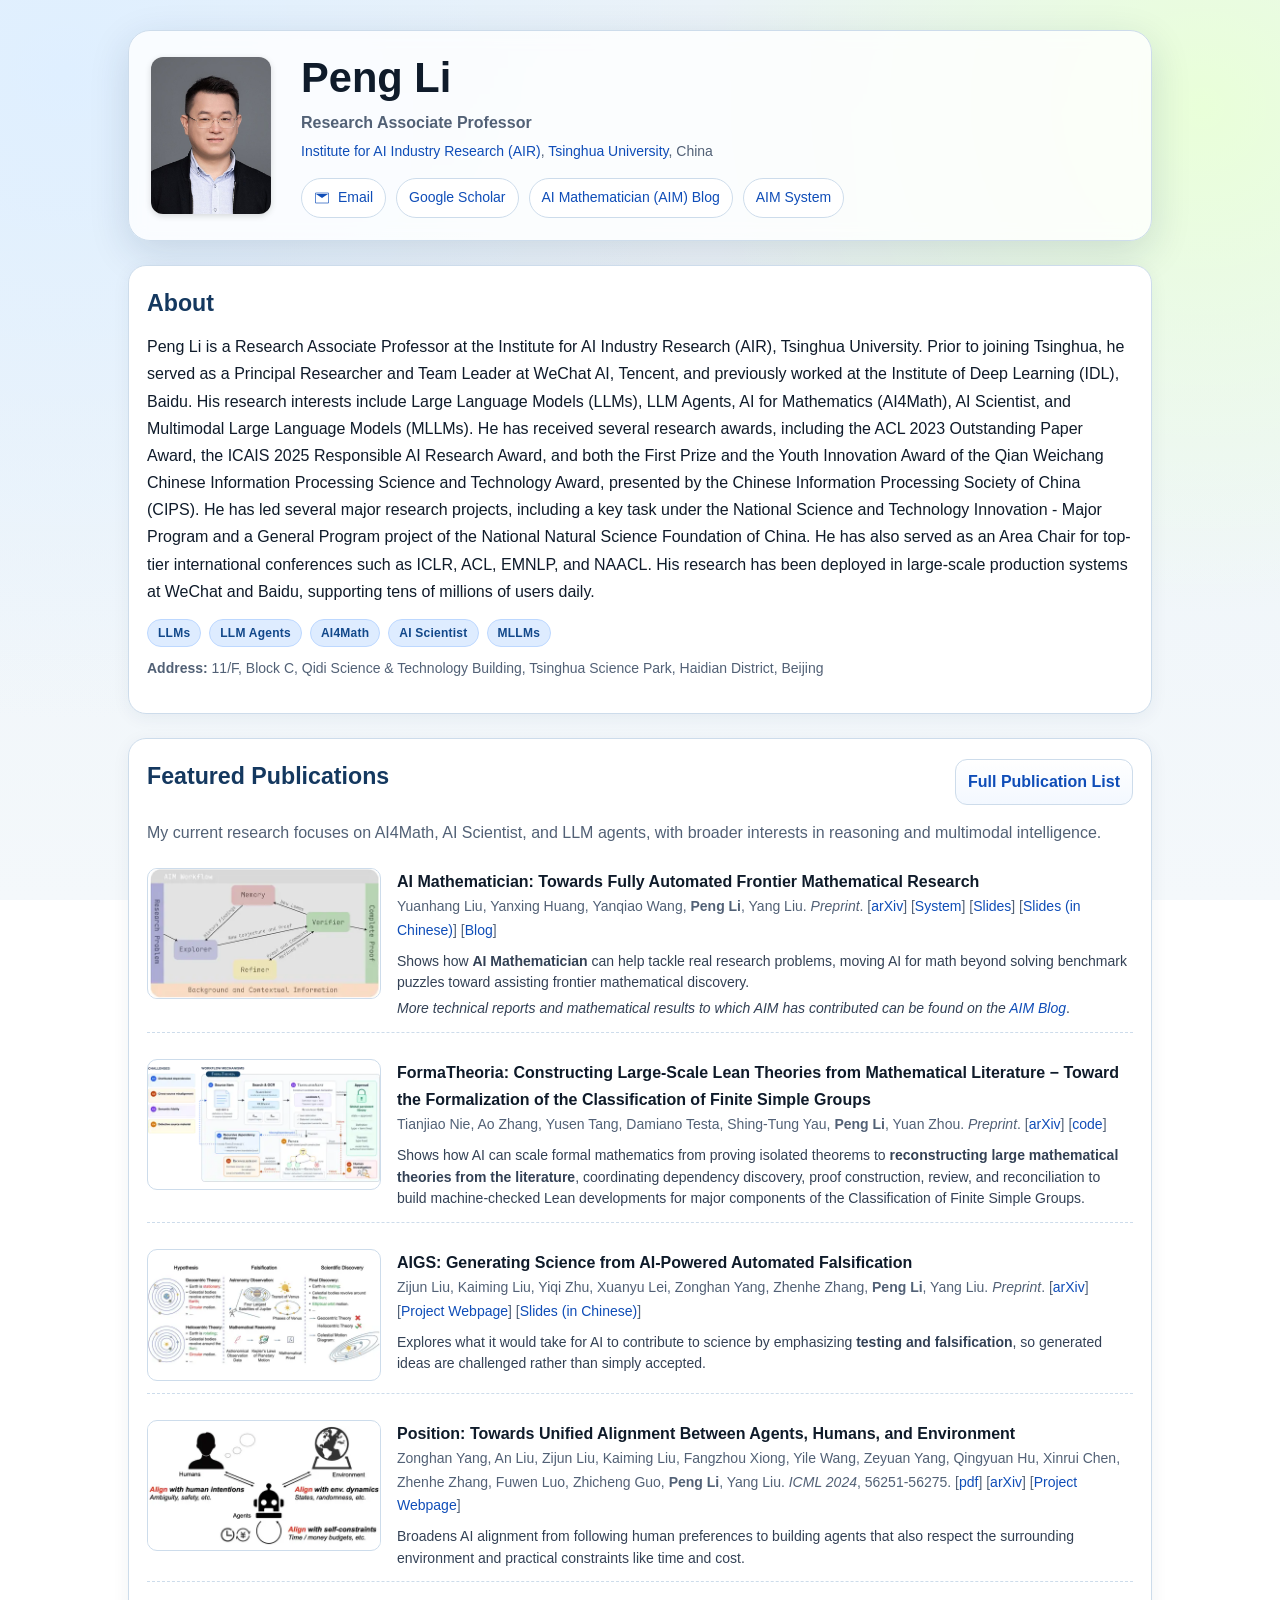
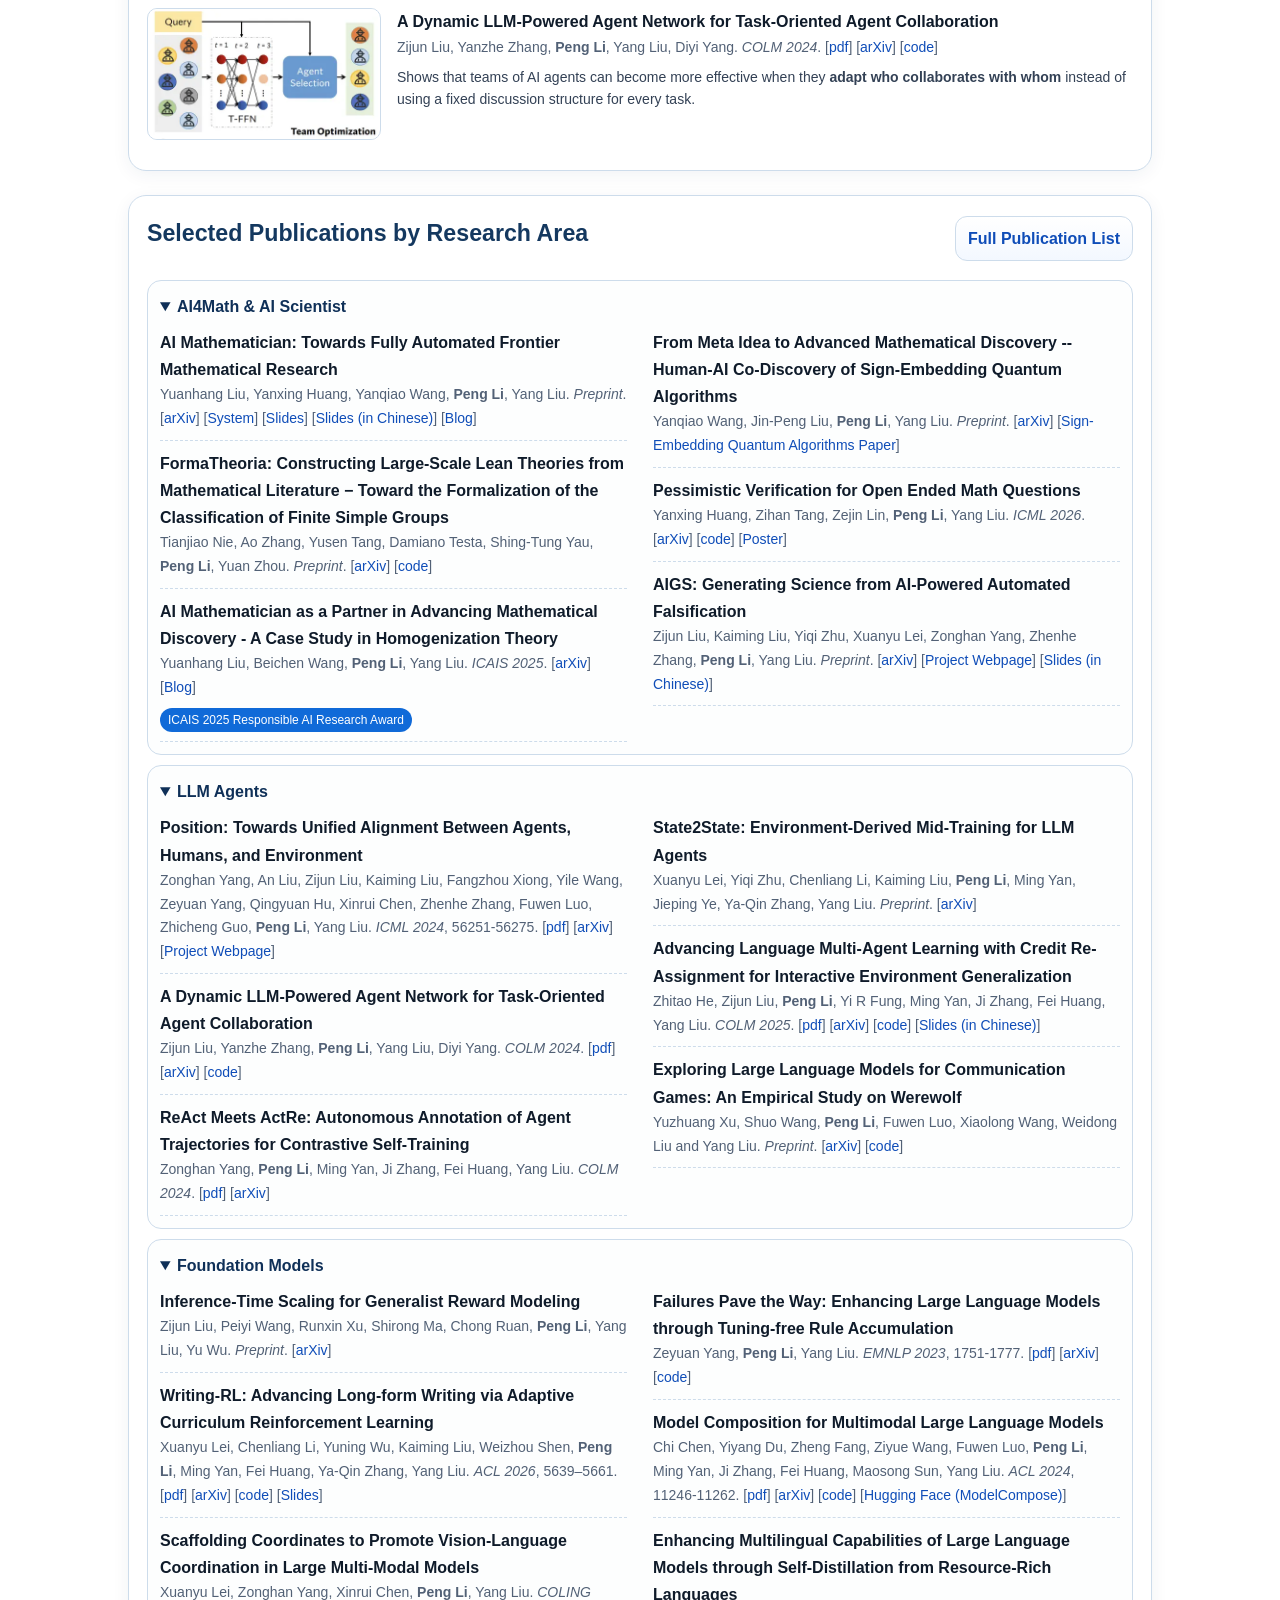
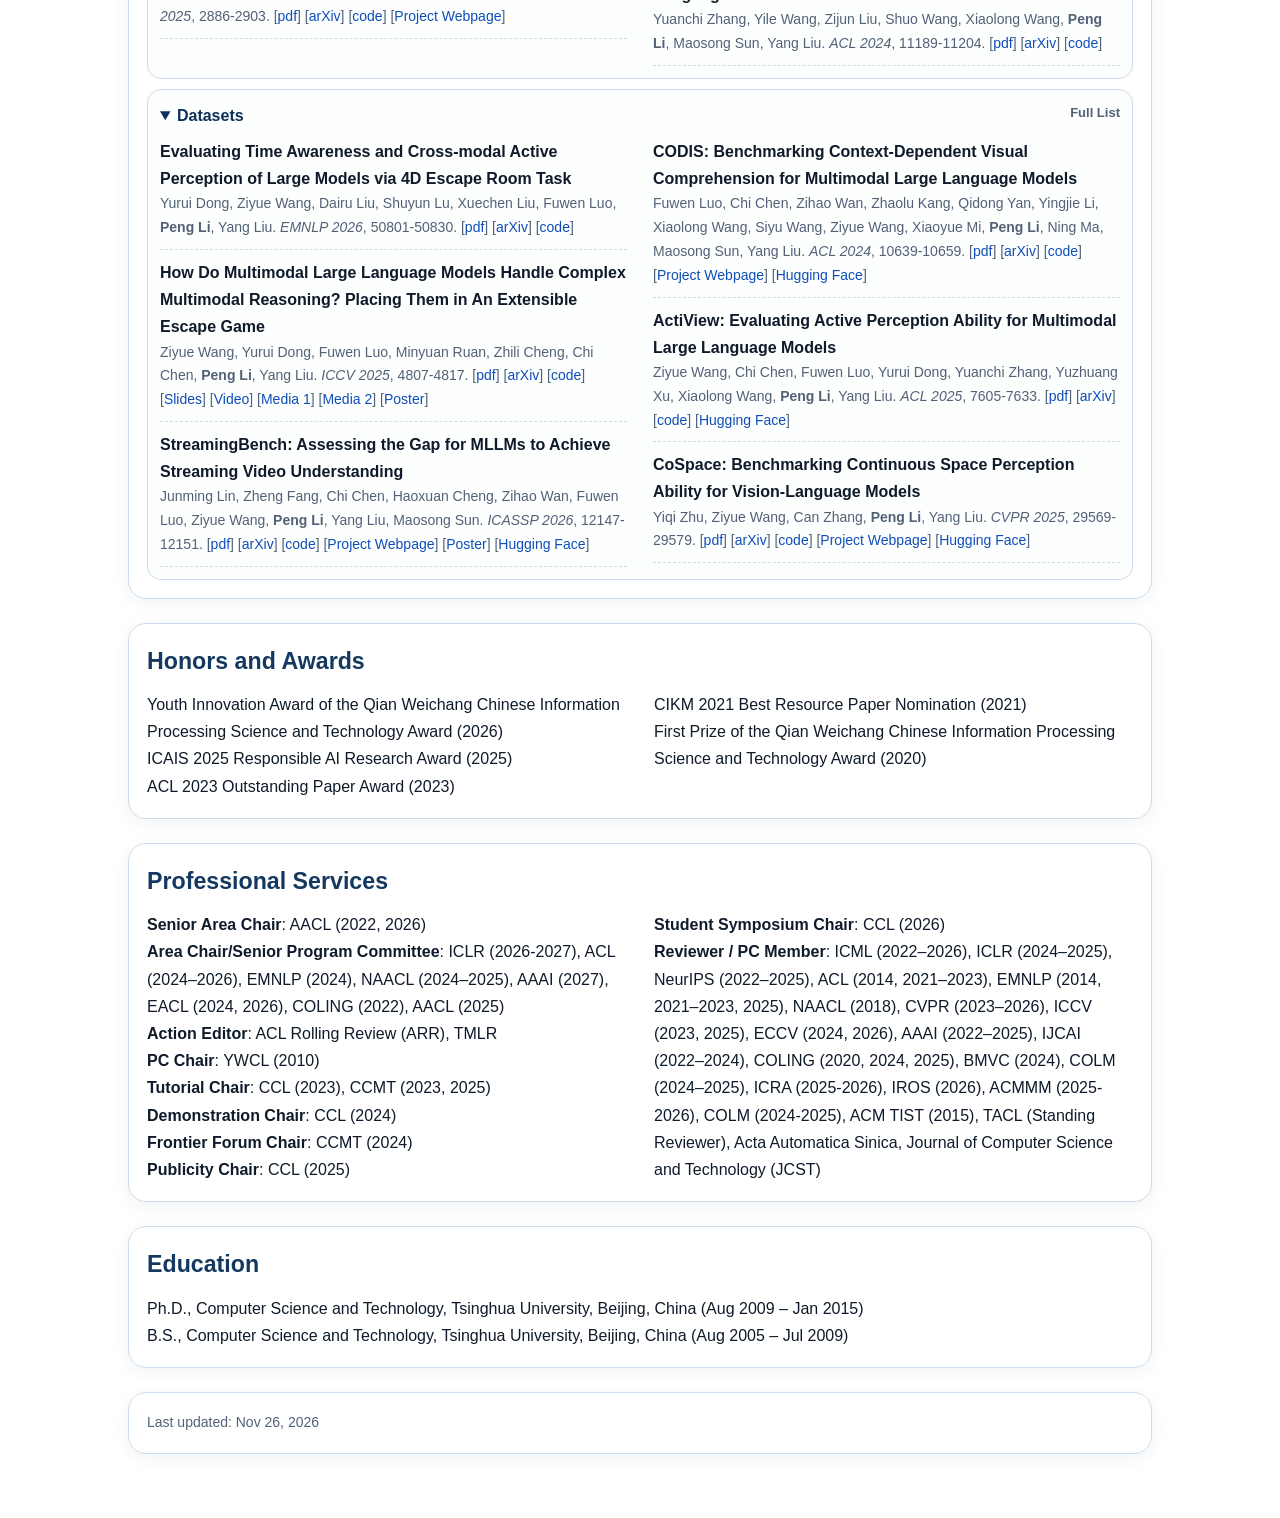
==== commit 0a44e299: "update" ====
--- a/index.html
+++ b/index.html
@@ -494,7 +494,7 @@
                 EMNLP (2024),
                 NAACL (2024–2025),
                 AAAI (2027),
-                <!--IJCAI (2027)-->,
+                <!--IJCAI (2027),-->
                 EACL (2024, 2026),
                 COLING (2022),
                 AACL (2025)
@@ -543,7 +543,7 @@
     </section>
 
     <footer class="section">
-      <div class="small">Last updated: <span id="lastUpdated">Nov 24, 2026</span></div>
+      <div class="small">Last updated: <span id="lastUpdated">Nov 26, 2026</span></div>
     </footer>
   </div>
 
